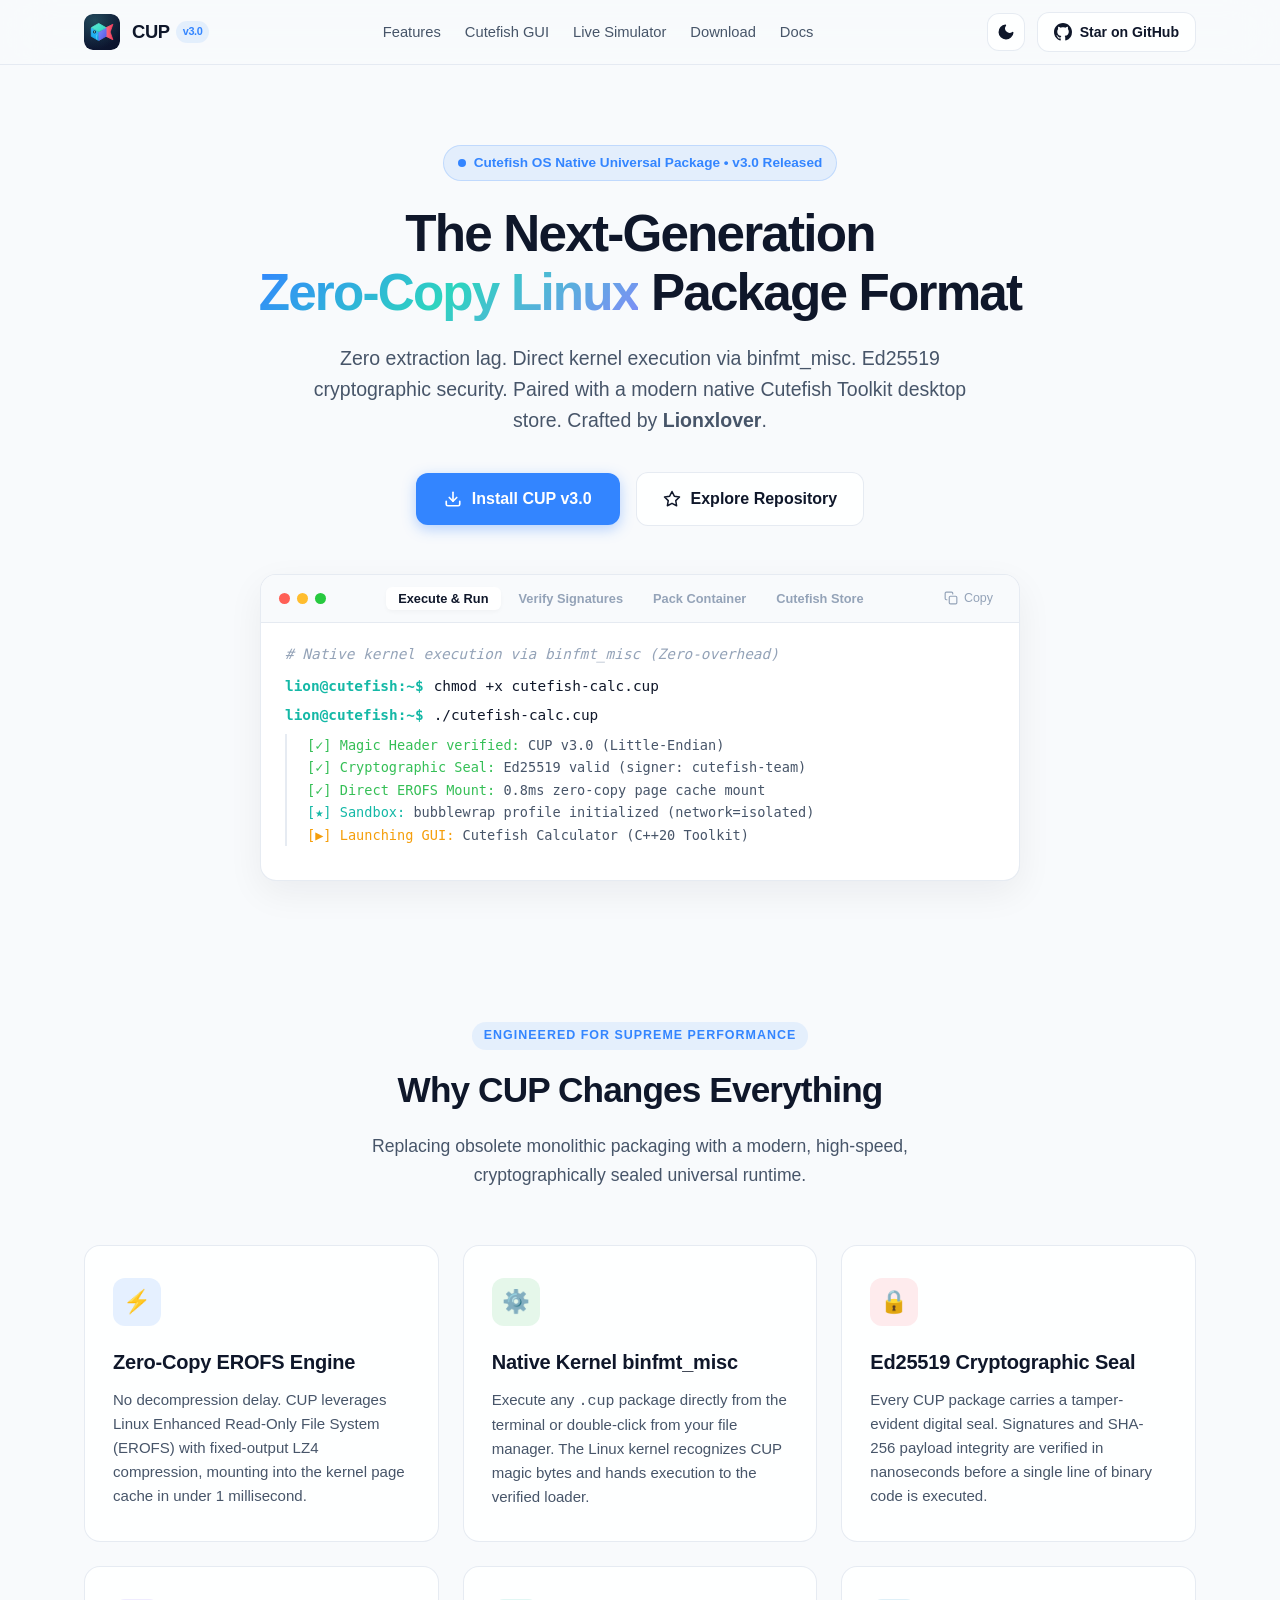
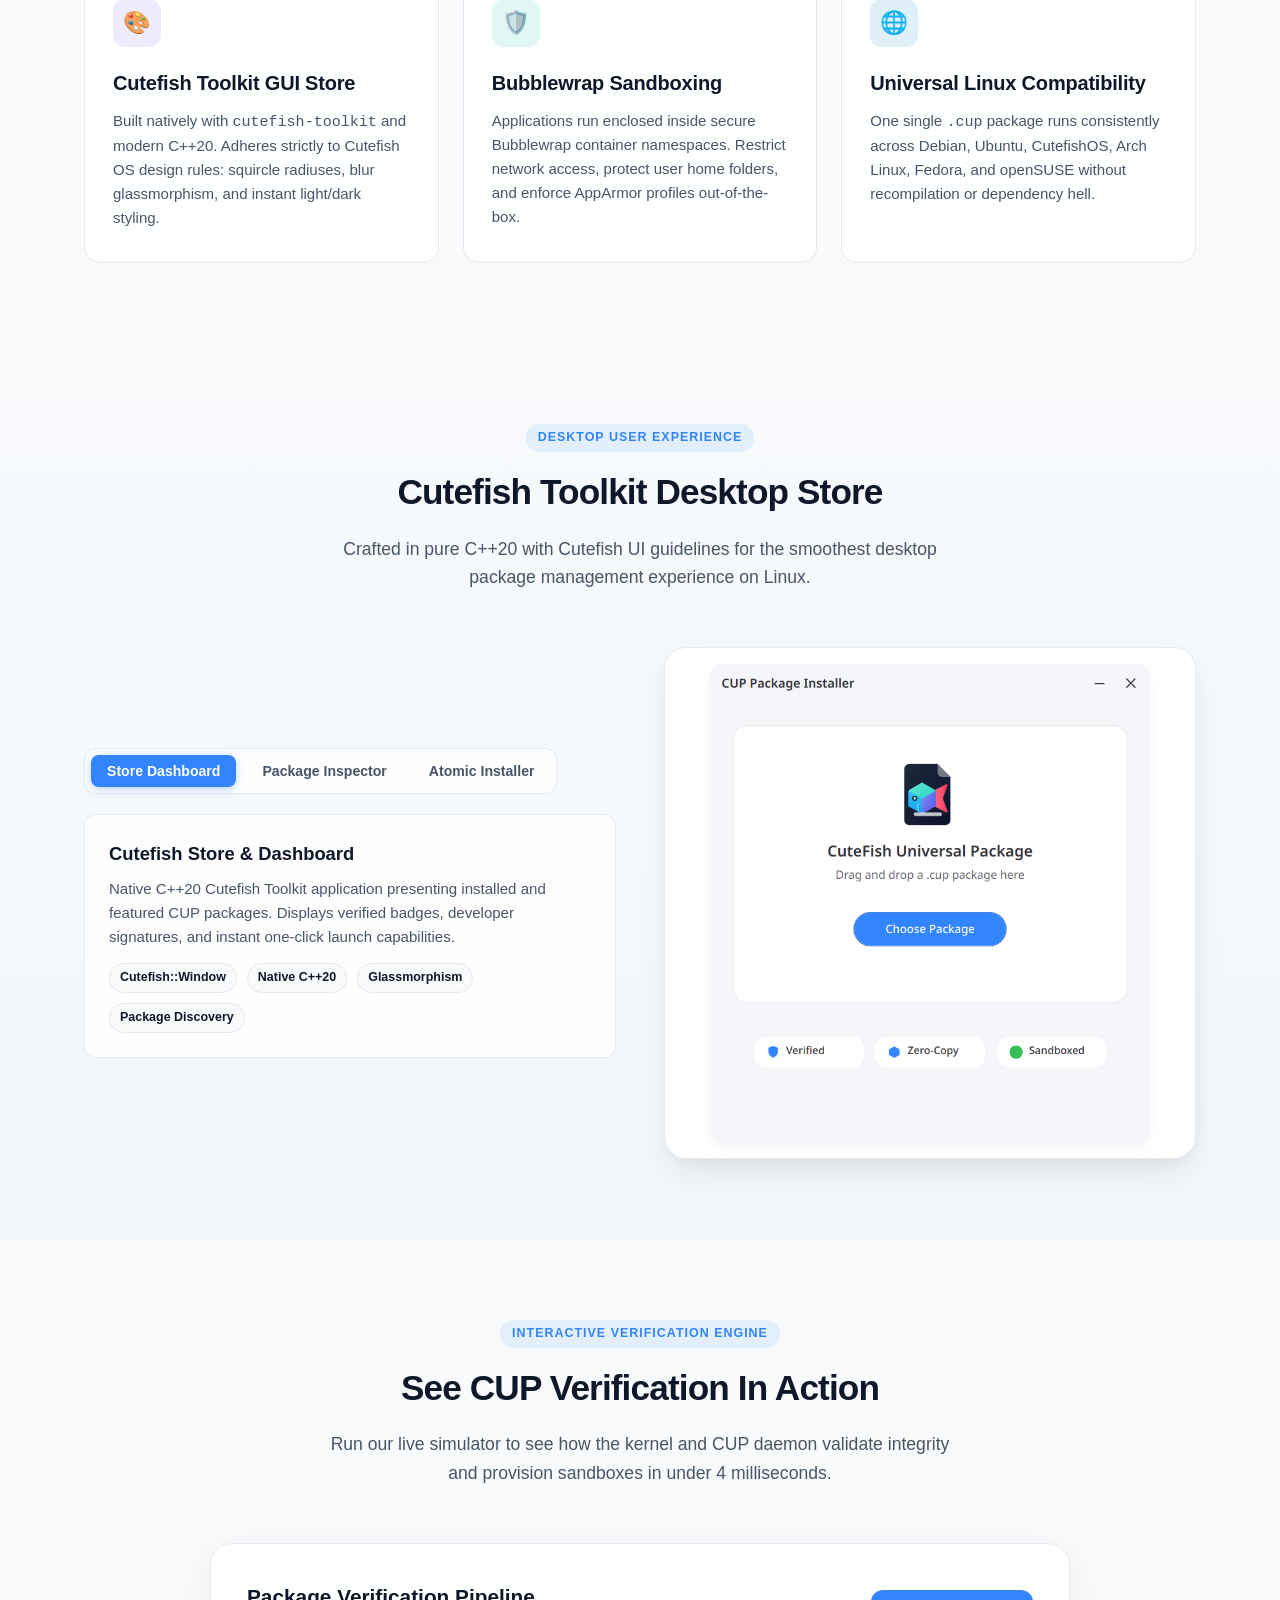
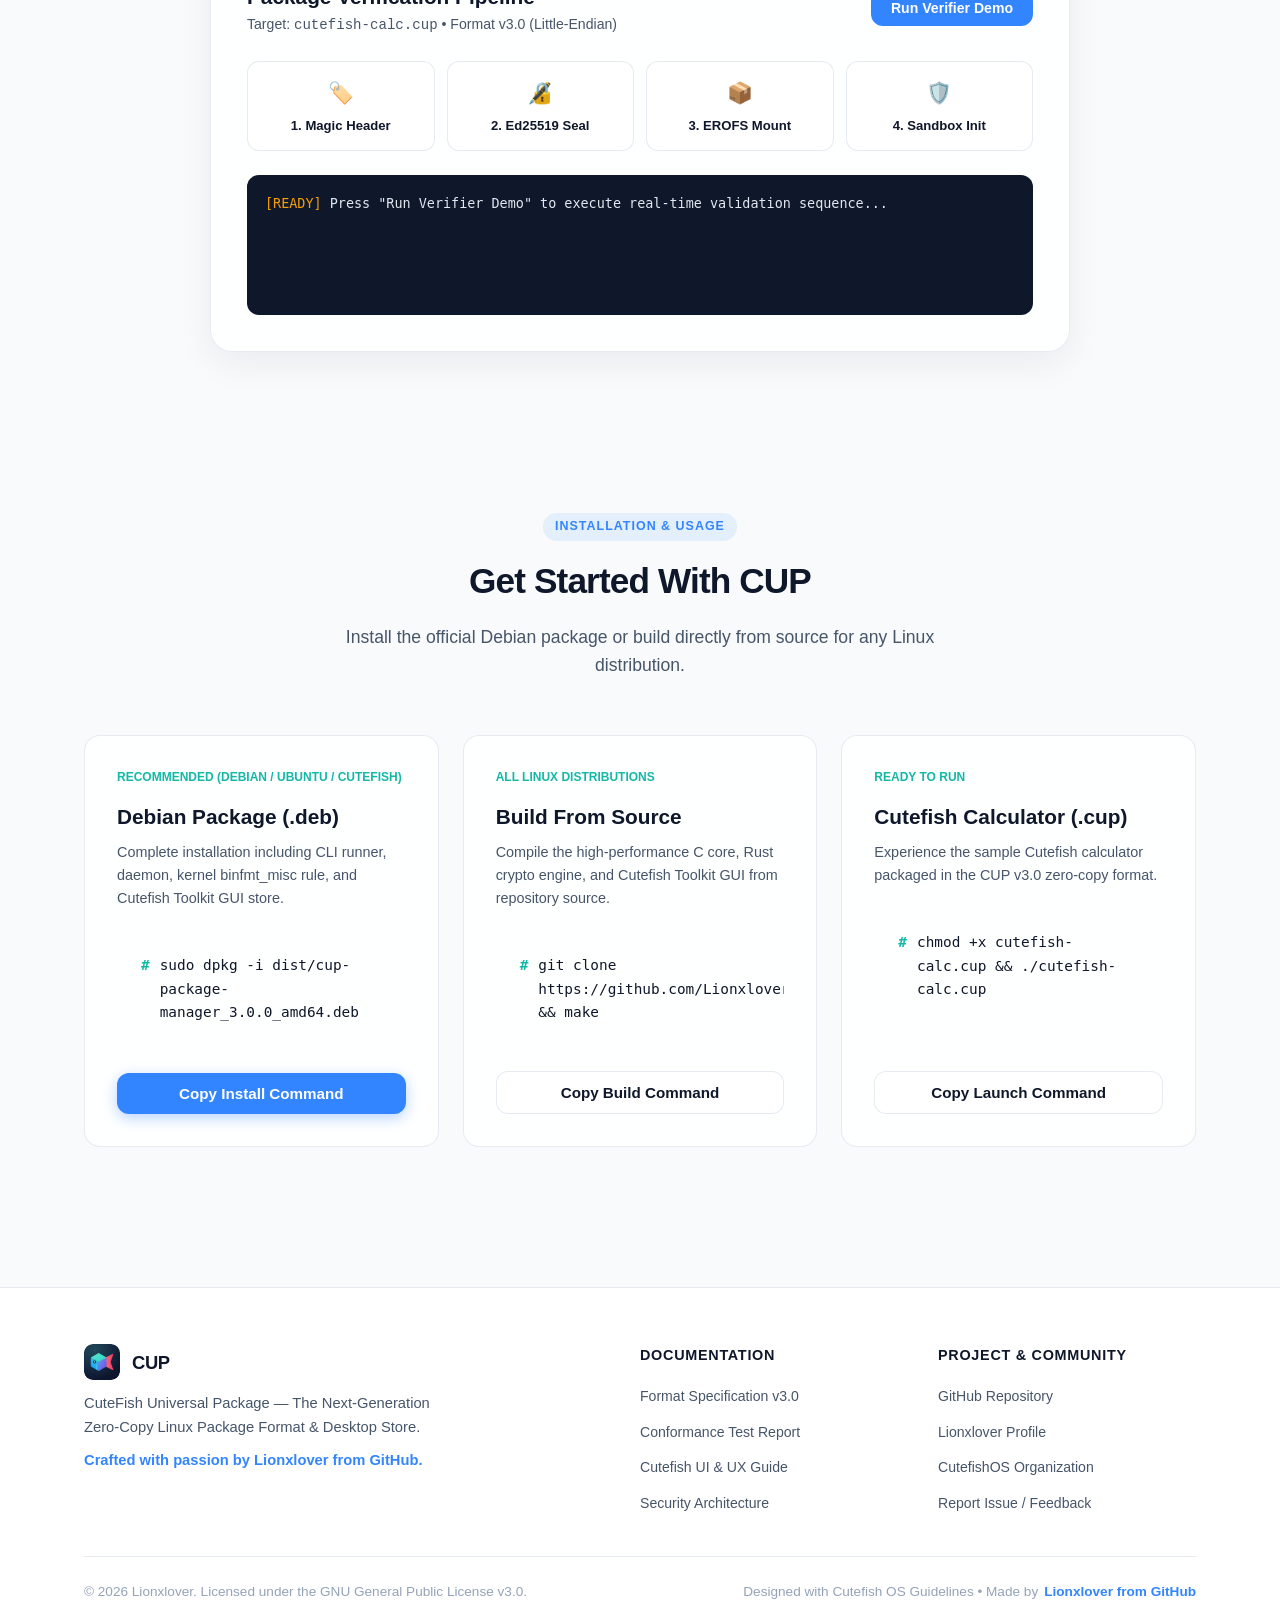
==== index.html @ 6e7b2c3e "feat(pages): add Cutefish UI GitHub Pages website with theme switcher and simulator" ====
<!DOCTYPE html>
<html lang="en" data-theme="light">
<head>
  <meta charset="UTF-8">
  <meta name="viewport" content="width=device-width, initial-scale=1.0">
  <title>CuteFish Universal Package (CUP) — The Next-Gen Linux Package Format by Lionxlover</title>
  
  <meta name="description" content="CuteFish Universal Package (CUP v3.0) — Zero-Copy, EROFS-powered, cryptographically sealed universal Linux package manager with native Cutefish Toolkit GUI by Lionxlover.">
  <meta name="author" content="Lionxlover">
  <meta name="theme-color" content="#3385FF">

  <!-- Open Graph -->
  <meta property="og:title" content="CuteFish Universal Package (CUP v3.0)">
  <meta property="og:description" content="Zero-copy direct kernel execution, EROFS compression, Ed25519 cryptographic security, and native Cutefish Toolkit GUI by Lionxlover.">
  <meta property="og:image" content="assets/png/brand_sheet.png">
  <meta property="og:type" content="website">

  <!-- Favicons -->
  <link rel="icon" type="image/svg+xml" href="assets/cup_favicon.svg">
  <link rel="apple-touch-icon" href="assets/png/cup_favicon_180.png">

  <!-- Stylesheet -->
  <link rel="stylesheet" href="style.css">
</head>
<body>

  <!-- Navigation Bar -->
  <nav class="navbar">
    <div class="container nav-container">
      <a href="#" class="brand">
        <img src="assets/cup_logo.svg" alt="CUP Logo" class="brand-icon">
        <span class="brand-title">
          CUP
          <span class="brand-badge">v3.0</span>
        </span>
      </a>

      <ul class="nav-links">
        <li><a href="#features" class="nav-link">Features</a></li>
        <li><a href="#gui" class="nav-link">Cutefish GUI</a></li>
        <li><a href="#simulator" class="nav-link">Live Simulator</a></li>
        <li><a href="#install" class="nav-link">Download</a></li>
        <li><a href="https://github.com/Lionxlover/cup" class="nav-link" target="_blank" rel="noopener">Docs</a></li>
      </ul>

      <div class="nav-actions">
        <button id="themeToggle" class="theme-toggle-btn" aria-label="Toggle Light/Dark Theme" title="Toggle Theme">
          <!-- Populated by JS -->
        </button>

        <a href="https://github.com/Lionxlover/cup" class="btn-gh" target="_blank" rel="noopener">
          <svg viewBox="0 0 24 24">
            <path d="M12 0C5.37 0 0 5.37 0 12c0 5.31 3.435 9.795 8.205 11.385.6.105.825-.255.825-.57 0-.285-.015-1.23-.015-2.235-3.015.555-3.795-.735-4.035-1.41-.135-.345-.72-1.41-1.23-1.695-.42-.225-1.02-.78-.015-.795.945-.015 1.62.87 1.845 1.23 1.08 1.815 2.805 1.305 3.495.99.105-.78.42-1.305.765-1.605-2.67-.3-5.46-1.335-5.46-5.925 0-1.305.465-2.385 1.23-3.225-.12-.3-.54-1.53.12-3.18 0 0 1.005-.315 3.3 1.23.96-.27 1.98-.405 3-.405s2.04.135 3 .405c2.295-1.56 3.3-1.23 3.3-1.23.66 1.65.24 2.88.12 3.18.765.84 1.23 1.905 1.23 3.225 0 4.605-2.805 5.625-5.475 5.925.435.375.81 1.095.81 2.22 0 1.605-.015 2.895-.015 3.3 0 .315.225.69.825.57A12.02 12.02 0 0024 12c0-6.63-5.37-12-12-12z"/>
          </svg>
          <span>Star on GitHub</span>
        </a>
      </div>
    </div>
  </nav>

  <!-- Hero Section -->
  <header class="hero-section">
    <div class="container">
      <div class="hero-pill">
        <span class="hero-pill-dot"></span>
        <span>Cutefish OS Native Universal Package • v3.0 Released</span>
      </div>

      <h1 class="hero-title">
        The Next-Generation<br>
        <span class="hero-title-gradient">Zero-Copy Linux</span> Package Format
      </h1>

      <p class="hero-subtitle">
        Zero extraction lag. Direct kernel execution via binfmt_misc. Ed25519 cryptographic security.
        Paired with a modern native Cutefish Toolkit desktop store. Crafted by <strong>Lionxlover</strong>.
      </p>

      <div class="hero-cta-group">
        <a href="#install" class="btn-primary">
          <svg width="18" height="18" viewBox="0 0 24 24" fill="none" stroke="currentColor" stroke-width="2.2" stroke-linecap="round" stroke-linejoin="round">
            <path d="M21 15v4a2 2 0 0 1-2 2H5a2 2 0 0 1-2-2v-4"></path>
            <polyline points="7 10 12 15 17 10"></polyline>
            <line x1="12" y1="15" x2="12" y2="3"></line>
          </svg>
          Install CUP v3.0
        </a>
        <a href="https://github.com/Lionxlover/cup" class="btn-secondary" target="_blank" rel="noopener">
          <svg width="18" height="18" viewBox="0 0 24 24" fill="none" stroke="currentColor" stroke-width="2" stroke-linecap="round" stroke-linejoin="round">
            <polygon points="12 2 15.09 8.26 22 9.27 17 14.14 18.18 21.02 12 17.77 5.82 21.02 7 14.14 2 9.27 8.91 8.26 12 2"></polygon>
          </svg>
          Explore Repository
        </a>
      </div>

      <!-- Interactive Hero Terminal Card -->
      <div class="terminal-card">
        <div class="terminal-header">
          <div class="terminal-dots">
            <span class="terminal-dot dot-red"></span>
            <span class="terminal-dot dot-yellow"></span>
            <span class="terminal-dot dot-green"></span>
          </div>

          <div class="terminal-tabs">
            <button class="terminal-tab active" data-tab="run">Execute & Run</button>
            <button class="terminal-tab" data-tab="verify">Verify Signatures</button>
            <button class="terminal-tab" data-tab="build">Pack Container</button>
            <button class="terminal-tab" data-tab="gui">Cutefish Store</button>
          </div>

          <button id="terminalCopyBtn" class="terminal-copy-btn" title="Copy command">
            <svg width="14" height="14" viewBox="0 0 24 24" fill="none" stroke="currentColor" stroke-width="2" stroke-linecap="round" stroke-linejoin="round">
              <rect x="9" y="9" width="13" height="13" rx="2" ry="2"></rect>
              <path d="M5 15H4a2 2 0 0 1-2-2V4a2 2 0 0 1 2-2h9a2 2 0 0 1 2 2v1"></path>
            </svg>
            Copy
          </button>
        </div>

        <div class="terminal-body" id="terminalBody">
          <div class="cmd-comment"># Native kernel execution via binfmt_misc (Zero-overhead)</div>
          <div class="cmd-line">
            <span class="cmd-prompt">lion@cutefish:~$</span>
            <span class="cmd-text">chmod +x cutefish-calc.cup</span>
          </div>
          <div class="cmd-line">
            <span class="cmd-prompt">lion@cutefish:~$</span>
            <span class="cmd-text">./cutefish-calc.cup</span>
          </div>
          <div class="cmd-output">
            <span class="text-green">[✓] Magic Header verified:</span> CUP v3.0 (Little-Endian)<br>
            <span class="text-green">[✓] Cryptographic Seal:</span> Ed25519 valid (signer: cutefish-team)<br>
            <span class="text-green">[✓] Direct EROFS Mount:</span> 0.8ms zero-copy page cache mount<br>
            <span class="text-cyan">[★] Sandbox:</span> bubblewrap profile initialized (network=isolated)<br>
            <span class="text-amber">[▶] Launching GUI:</span> Cutefish Calculator (C++20 Toolkit)
          </div>
        </div>
      </div>
    </div>
  </header>

  <!-- Features Grid -->
  <section class="features-section" id="features">
    <div class="container">
      <div class="section-header">
        <span class="section-badge">ENGINEERED FOR SUPREME PERFORMANCE</span>
        <h2 class="section-title">Why CUP Changes Everything</h2>
        <p class="section-desc">
          Replacing obsolete monolithic packaging with a modern, high-speed, cryptographically sealed universal runtime.
        </p>
      </div>

      <div class="features-grid">
        <!-- Card 1 -->
        <div class="feature-card">
          <div class="feature-icon-box icon-blue">⚡</div>
          <h3 class="feature-title">Zero-Copy EROFS Engine</h3>
          <p class="feature-text">
            No decompression delay. CUP leverages Linux Enhanced Read-Only File System (EROFS) with fixed-output LZ4 compression, mounting into the kernel page cache in under 1 millisecond.
          </p>
        </div>

        <!-- Card 2 -->
        <div class="feature-card">
          <div class="feature-icon-box icon-green">⚙️</div>
          <h3 class="feature-title">Native Kernel binfmt_misc</h3>
          <p class="feature-text">
            Execute any <code>.cup</code> package directly from the terminal or double-click from your file manager. The Linux kernel recognizes CUP magic bytes and hands execution to the verified loader.
          </p>
        </div>

        <!-- Card 3 -->
        <div class="feature-card">
          <div class="feature-icon-box icon-coral">🔒</div>
          <h3 class="feature-title">Ed25519 Cryptographic Seal</h3>
          <p class="feature-text">
            Every CUP package carries a tamper-evident digital seal. Signatures and SHA-256 payload integrity are verified in nanoseconds before a single line of binary code is executed.
          </p>
        </div>

        <!-- Card 4 -->
        <div class="feature-card">
          <div class="feature-icon-box icon-purple">🎨</div>
          <h3 class="feature-title">Cutefish Toolkit GUI Store</h3>
          <p class="feature-text">
            Built natively with <code>cutefish-toolkit</code> and modern C++20. Adheres strictly to Cutefish OS design rules: squircle radiuses, blur glassmorphism, and instant light/dark styling.
          </p>
        </div>

        <!-- Card 5 -->
        <div class="feature-card">
          <div class="feature-icon-box icon-teal">🛡️</div>
          <h3 class="feature-title">Bubblewrap Sandboxing</h3>
          <p class="feature-text">
            Applications run enclosed inside secure Bubblewrap container namespaces. Restrict network access, protect user home folders, and enforce AppArmor profiles out-of-the-box.
          </p>
        </div>

        <!-- Card 6 -->
        <div class="feature-card">
          <div class="feature-icon-box icon-sky">🌐</div>
          <h3 class="feature-title">Universal Linux Compatibility</h3>
          <p class="feature-text">
            One single <code>.cup</code> package runs consistently across Debian, Ubuntu, CutefishOS, Arch Linux, Fedora, and openSUSE without recompilation or dependency hell.
          </p>
        </div>
      </div>
    </div>
  </section>

  <!-- Cutefish Toolkit GUI Showcase -->
  <section class="showcase-section" id="gui">
    <div class="container">
      <div class="section-header">
        <span class="section-badge">DESKTOP USER EXPERIENCE</span>
        <h2 class="section-title">Cutefish Toolkit Desktop Store</h2>
        <p class="section-desc">
          Crafted in pure C++20 with Cutefish UI guidelines for the smoothest desktop package management experience on Linux.
        </p>
      </div>

      <div class="showcase-container">
        <div class="showcase-content">
          <div class="showcase-tabs">
            <button class="showcase-tab active" data-view="home">Store Dashboard</button>
            <button class="showcase-tab" data-view="app">Package Inspector</button>
            <button class="showcase-tab" data-view="install">Atomic Installer</button>
          </div>

          <div class="showcase-desc-box">
            <h3 class="showcase-desc-title" id="showcaseTitle">Cutefish Store & Dashboard</h3>
            <p class="showcase-desc-text" id="showcaseDesc">
              Native C++20 Cutefish Toolkit application presenting installed and featured CUP packages. Displays verified badges, developer signatures, and instant one-click launch capabilities.
            </p>
            <div class="showcase-pills" id="showcasePills">
              <span class="showcase-pill">Cutefish::Window</span>
              <span class="showcase-pill">Native C++20</span>
              <span class="showcase-pill">Glassmorphism</span>
              <span class="showcase-pill">Package Discovery</span>
            </div>
          </div>
        </div>

        <div class="showcase-preview-card">
          <img src="docs/screenshots/home.png" alt="Cutefish Toolkit GUI Store" class="showcase-img" id="showcaseImg">
        </div>
      </div>
    </div>
  </section>

  <!-- Interactive Verification Simulator -->
  <section class="demo-section" id="simulator">
    <div class="container">
      <div class="section-header">
        <span class="section-badge">INTERACTIVE VERIFICATION ENGINE</span>
        <h2 class="section-title">See CUP Verification In Action</h2>
        <p class="section-desc">
          Run our live simulator to see how the kernel and CUP daemon validate integrity and provision sandboxes in under 4 milliseconds.
        </p>
      </div>

      <div class="sim-box">
        <div class="sim-header">
          <div class="sim-title-group">
            <h3>Package Verification Pipeline</h3>
            <p>Target: <code>cutefish-calc.cup</code> • Format v3.0 (Little-Endian)</p>
          </div>
          <button id="simStartBtn" class="sim-action-btn">
            Run Verifier Demo
          </button>
        </div>

        <div class="sim-stage">
          <div class="sim-step" id="simStep1">
            <div class="sim-step-icon">🏷️</div>
            <div class="sim-step-name">1. Magic Header</div>
          </div>
          <div class="sim-step" id="simStep2">
            <div class="sim-step-icon">🔏</div>
            <div class="sim-step-name">2. Ed25519 Seal</div>
          </div>
          <div class="sim-step" id="simStep3">
            <div class="sim-step-icon">📦</div>
            <div class="sim-step-name">3. EROFS Mount</div>
          </div>
          <div class="sim-step" id="simStep4">
            <div class="sim-step-icon">🛡️</div>
            <div class="sim-step-name">4. Sandbox Init</div>
          </div>
        </div>

        <pre class="sim-log-screen" id="simLogScreen"><span class="text-amber">[READY]</span> Press "Run Verifier Demo" to execute real-time validation sequence...</pre>
      </div>
    </div>
  </section>

  <!-- Download & Quick Start Section -->
  <section class="download-section" id="install">
    <div class="container">
      <div class="section-header">
        <span class="section-badge">INSTALLATION & USAGE</span>
        <h2 class="section-title">Get Started With CUP</h2>
        <p class="section-desc">
          Install the official Debian package or build directly from source for any Linux distribution.
        </p>
      </div>

      <div class="download-grid">
        <!-- Debian / Ubuntu Package -->
        <div class="download-card">
          <div>
            <div class="download-card-badge">RECOMMENDED (DEBIAN / UBUNTU / CUTEFISH)</div>
            <h3 class="download-card-title">Debian Package (.deb)</h3>
            <p class="download-card-desc">
              Complete installation including CLI runner, daemon, kernel binfmt_misc rule, and Cutefish Toolkit GUI store.
            </p>
            <div class="terminal-body" style="border-radius: var(--radius-sm); margin-bottom: 20px;">
              <div class="cmd-line">
                <span class="cmd-prompt">#</span>
                <span class="cmd-text">sudo dpkg -i dist/cup-package-manager_3.0.0_amd64.deb</span>
              </div>
            </div>
          </div>
          <button class="btn-primary copy-cmd-btn download-btn" data-cmd="sudo dpkg -i dist/cup-package-manager_3.0.0_amd64.deb">
            Copy Install Command
          </button>
        </div>

        <!-- Universal Build From Source -->
        <div class="download-card">
          <div>
            <div class="download-card-badge">ALL LINUX DISTRIBUTIONS</div>
            <h3 class="download-card-title">Build From Source</h3>
            <p class="download-card-desc">
              Compile the high-performance C core, Rust crypto engine, and Cutefish Toolkit GUI from repository source.
            </p>
            <div class="terminal-body" style="border-radius: var(--radius-sm); margin-bottom: 20px;">
              <div class="cmd-line">
                <span class="cmd-prompt">#</span>
                <span class="cmd-text">git clone https://github.com/Lionxlover/cup.git &amp;&amp; make</span>
              </div>
            </div>
          </div>
          <button class="btn-secondary copy-cmd-btn download-btn" data-cmd="git clone https://github.com/Lionxlover/cup.git && cd cup && make">
            Copy Build Command
          </button>
        </div>

        <!-- Sample CUP Application -->
        <div class="download-card">
          <div>
            <div class="download-card-badge">READY TO RUN</div>
            <h3 class="download-card-title">Cutefish Calculator (.cup)</h3>
            <p class="download-card-desc">
              Experience the sample Cutefish calculator packaged in the CUP v3.0 zero-copy format.
            </p>
            <div class="terminal-body" style="border-radius: var(--radius-sm); margin-bottom: 20px;">
              <div class="cmd-line">
                <span class="cmd-prompt">#</span>
                <span class="cmd-text">chmod +x cutefish-calc.cup &amp;&amp; ./cutefish-calc.cup</span>
              </div>
            </div>
          </div>
          <button class="btn-secondary copy-cmd-btn download-btn" data-cmd="chmod +x cutefish-calc.cup && ./cutefish-calc.cup">
            Copy Launch Command
          </button>
        </div>
      </div>
    </div>
  </section>

  <!-- Footer -->
  <footer class="footer">
    <div class="container">
      <div class="footer-grid">
        <div class="footer-brand">
          <a href="#" class="brand">
            <img src="assets/cup_logo.svg" alt="CUP Logo" class="brand-icon">
            <span class="brand-title">CUP</span>
          </a>
          <p>
            CuteFish Universal Package — The Next-Generation Zero-Copy Linux Package Format & Desktop Store.
          </p>
          <p style="margin-top: 10px; font-weight: 600; color: var(--accent-blue);">
            Crafted with passion by Lionxlover from GitHub.
          </p>
        </div>

        <div class="footer-col">
          <h4>Documentation</h4>
          <ul>
            <li><a href="https://github.com/Lionxlover/cup#readme" target="_blank" rel="noopener">Format Specification v3.0</a></li>
            <li><a href="https://github.com/Lionxlover/cup/blob/main/CONFORMANCE_TEST_REPORT.txt" target="_blank" rel="noopener">Conformance Test Report</a></li>
            <li><a href="https://github.com/Lionxlover/cup/blob/main/TEST_AND_UX_REPORT.md" target="_blank" rel="noopener">Cutefish UI & UX Guide</a></li>
            <li><a href="https://github.com/Lionxlover/cup/blob/main/SECURITY.md" target="_blank" rel="noopener">Security Architecture</a></li>
          </ul>
        </div>

        <div class="footer-col">
          <h4>Project & Community</h4>
          <ul>
            <li><a href="https://github.com/Lionxlover/cup" target="_blank" rel="noopener">GitHub Repository</a></li>
            <li><a href="https://github.com/Lionxlover" target="_blank" rel="noopener">Lionxlover Profile</a></li>
            <li><a href="https://github.com/cutefishos" target="_blank" rel="noopener">CutefishOS Organization</a></li>
            <li><a href="https://github.com/Lionxlover/cup/issues" target="_blank" rel="noopener">Report Issue / Feedback</a></li>
          </ul>
        </div>
      </div>

      <div class="footer-bottom">
        <div>
          &copy; 2026 Lionxlover. Licensed under the GNU General Public License v3.0.
        </div>
        <div class="footer-credit">
          Designed with Cutefish OS Guidelines • Made by <a href="https://github.com/Lionxlover" target="_blank" rel="noopener">Lionxlover from GitHub</a>
        </div>
      </div>
    </div>
  </footer>

  <!-- Script -->
  <script src="main.js"></script>
</body>
</html>
---- style.css ----
/*
 * CuteFish Universal Package (CUP v3.0) — GitHub Pages Stylesheet
 * Crafted by Lionxlover • Follows Cutefish OS Design Guidelines
 */

:root {
  --font-family: -apple-system, BlinkMacSystemFont, "Segoe UI", Roboto, "Helvetica Neue", Arial, sans-serif;
  --font-mono: "JetBrains Mono", "SF Mono", Menlo, Consolas, "DejaVu Sans Mono", monospace;

  /* Cutefish Color System (Light Theme Default) */
  --bg-primary: #F8FAFC;
  --bg-secondary: #FFFFFF;
  --bg-card: rgba(255, 255, 255, 0.85);
  --bg-card-hover: rgba(255, 255, 255, 0.95);
  --border: rgba(226, 232, 240, 0.85);
  --border-focus: #3385FF;
  
  --text-primary: #0F172A;
  --text-secondary: #475569;
  --text-muted: #94A3B8;

  --accent-blue: #3385FF;
  --accent-blue-hover: #2670E8;
  --accent-blue-light: rgba(51, 133, 255, 0.1);
  --accent-green: #35BF56;
  --accent-green-light: rgba(53, 191, 86, 0.12);
  --accent-coral: #FF5C6D;
  --accent-coral-light: rgba(255, 92, 109, 0.1);
  --accent-purple: #8266FF;
  --accent-teal: #14B8A6;
  --accent-sky: #0284C7;

  --glass-bg: rgba(255, 255, 255, 0.72);
  --glass-border: rgba(255, 255, 255, 0.6);
  --nav-bg: rgba(248, 250, 252, 0.82);
  
  --shadow-sm: 0 2px 4px rgba(0, 0, 0, 0.03);
  --shadow-md: 0 6px 16px -2px rgba(0, 0, 0, 0.05), 0 2px 6px -1px rgba(0, 0, 0, 0.02);
  --shadow-lg: 0 16px 32px -4px rgba(0, 0, 0, 0.08), 0 4px 12px -2px rgba(0, 0, 0, 0.03);
  --shadow-glass: 0 12px 36px 0 rgba(15, 23, 42, 0.06);

  /* Cutefish Radii */
  --radius-xs: 6px;
  --radius-sm: 8px;
  --radius-md: 12px;
  --radius-lg: 16px;
  --radius-xl: 22px;
  --radius-full: 9999px;

  --transition-fast: 0.18s cubic-bezier(0.4, 0, 0.2, 1);
  --transition-normal: 0.28s cubic-bezier(0.4, 0, 0.2, 1);
}

[data-theme="dark"] {
  --bg-primary: #0B132B;
  --bg-secondary: #111C3A;
  --bg-card: rgba(17, 28, 58, 0.75);
  --bg-card-hover: rgba(24, 38, 77, 0.85);
  --border: rgba(255, 255, 255, 0.09);
  --border-focus: #38BDF8;

  --text-primary: #F8FAFC;
  --text-secondary: #94A3B8;
  --text-muted: #64748B;

  --accent-blue: #38BDF8;
  --accent-blue-hover: #0EA5E9;
  --accent-blue-light: rgba(56, 189, 248, 0.15);
  --accent-green: #10B981;
  --accent-green-light: rgba(16, 185, 129, 0.15);
  --accent-coral: #FB7185;
  --accent-coral-light: rgba(251, 113, 133, 0.15);
  --accent-purple: #A78BFA;
  --accent-teal: #2DD4BF;
  --accent-sky: #38BDF8;

  --glass-bg: rgba(17, 28, 58, 0.65);
  --glass-border: rgba(255, 255, 255, 0.08);
  --nav-bg: rgba(11, 19, 43, 0.82);

  --shadow-sm: 0 2px 4px rgba(0, 0, 0, 0.2);
  --shadow-md: 0 6px 18px -2px rgba(0, 0, 0, 0.35);
  --shadow-lg: 0 16px 36px -4px rgba(0, 0, 0, 0.45);
  --shadow-glass: 0 12px 36px 0 rgba(0, 0, 0, 0.5);
}

* {
  box-sizing: border-box;
  margin: 0;
  padding: 0;
}

html {
  scroll-behavior: smooth;
  font-size: 16px;
}

body {
  font-family: var(--font-family);
  background-color: var(--bg-primary);
  color: var(--text-primary);
  line-height: 1.6;
  -webkit-font-smoothing: antialiased;
  -moz-osx-font-smoothing: grayscale;
  transition: background-color var(--transition-normal), color var(--transition-normal);
  overflow-x: hidden;
}

/* Container */
.container {
  width: 100%;
  max-width: 1160px;
  margin: 0 auto;
  padding: 0 24px;
}

/* ==========================================================================
   Navigation Bar (Cutefish Glass Header)
   ========================================================================== */
.navbar {
  position: sticky;
  top: 0;
  z-index: 100;
  background: var(--nav-bg);
  backdrop-filter: blur(24px);
  -webkit-backdrop-filter: blur(24px);
  border-bottom: 1px solid var(--border);
  transition: all var(--transition-normal);
}

.nav-container {
  display: flex;
  align-items: center;
  justify-content: space-between;
  height: 64px;
}

.brand {
  display: flex;
  align-items: center;
  gap: 12px;
  text-decoration: none;
  color: var(--text-primary);
}

.brand-icon {
  width: 36px;
  height: 36px;
  border-radius: 9px;
  transition: transform var(--transition-fast);
}

.brand:hover .brand-icon {
  transform: scale(1.06);
}

.brand-title {
  font-weight: 700;
  font-size: 1.15rem;
  letter-spacing: -0.02em;
  display: flex;
  align-items: center;
  gap: 6px;
}

.brand-badge {
  font-size: 0.68rem;
  font-weight: 600;
  background: var(--accent-blue-light);
  color: var(--accent-blue);
  padding: 2px 7px;
  border-radius: var(--radius-full);
}

.nav-links {
  display: flex;
  align-items: center;
  gap: 24px;
  list-style: none;
}

.nav-link {
  text-decoration: none;
  color: var(--text-secondary);
  font-size: 0.92rem;
  font-weight: 500;
  transition: color var(--transition-fast);
}

.nav-link:hover {
  color: var(--accent-blue);
}

.nav-actions {
  display: flex;
  align-items: center;
  gap: 12px;
}

/* Theme Toggle Button */
.theme-toggle-btn {
  background: var(--bg-card);
  border: 1px solid var(--border);
  color: var(--text-primary);
  width: 38px;
  height: 38px;
  border-radius: var(--radius-md);
  display: flex;
  align-items: center;
  justify-content: center;
  cursor: pointer;
  transition: all var(--transition-fast);
}

.theme-toggle-btn:hover {
  background: var(--bg-card-hover);
  border-color: var(--accent-blue);
  transform: translateY(-1px);
}

.theme-toggle-btn svg {
  width: 18px;
  height: 18px;
  fill: currentColor;
}

/* GitHub Star Button */
.btn-gh {
  display: inline-flex;
  align-items: center;
  gap: 8px;
  padding: 8px 16px;
  font-size: 0.88rem;
  font-weight: 600;
  color: var(--text-primary);
  background: var(--bg-card);
  border: 1px solid var(--border);
  border-radius: var(--radius-md);
  text-decoration: none;
  transition: all var(--transition-fast);
}

.btn-gh:hover {
  border-color: var(--accent-blue);
  transform: translateY(-1px);
  box-shadow: var(--shadow-sm);
}

.btn-gh svg {
  width: 18px;
  height: 18px;
  fill: currentColor;
}

/* ==========================================================================
   Hero Section
   ========================================================================== */
.hero-section {
  padding: 80px 0 60px;
  text-align: center;
  position: relative;
}

.hero-pill {
  display: inline-flex;
  align-items: center;
  gap: 8px;
  padding: 6px 14px;
  border-radius: var(--radius-full);
  background: var(--accent-blue-light);
  color: var(--accent-blue);
  font-size: 0.85rem;
  font-weight: 600;
  margin-bottom: 24px;
  border: 1px solid rgba(51, 133, 255, 0.2);
}

.hero-pill-dot {
  width: 8px;
  height: 8px;
  border-radius: 50%;
  background: var(--accent-blue);
  animation: pulseDot 2s infinite;
}

@keyframes pulseDot {
  0%, 100% { opacity: 1; transform: scale(1); }
  50% { opacity: 0.4; transform: scale(0.85); }
}

.hero-title {
  font-size: 3.2rem;
  font-weight: 800;
  letter-spacing: -0.035em;
  line-height: 1.15;
  margin-bottom: 20px;
  max-width: 840px;
  margin-left: auto;
  margin-right: auto;
}

.hero-title-gradient {
  background: linear-gradient(135deg, var(--accent-blue) 0%, #2DD4BF 50%, #818CF8 100%);
  -webkit-background-clip: text;
  -webkit-text-fill-color: transparent;
}

.hero-subtitle {
  font-size: 1.22rem;
  color: var(--text-secondary);
  max-width: 680px;
  margin: 0 auto 36px;
  line-height: 1.6;
}

.hero-cta-group {
  display: flex;
  align-items: center;
  justify-content: center;
  gap: 16px;
  flex-wrap: wrap;
  margin-bottom: 48px;
}

/* Primary Button */
.btn-primary {
  display: inline-flex;
  align-items: center;
  gap: 10px;
  padding: 13px 28px;
  background: var(--accent-blue);
  color: #FFFFFF;
  border: none;
  border-radius: var(--radius-md);
  font-size: 1rem;
  font-weight: 600;
  text-decoration: none;
  cursor: pointer;
  transition: all var(--transition-fast);
  box-shadow: 0 4px 14px rgba(51, 133, 255, 0.35);
}

.btn-primary:hover {
  background: var(--accent-blue-hover);
  transform: translateY(-2px);
  box-shadow: 0 6px 20px rgba(51, 133, 255, 0.45);
}

.btn-secondary {
  display: inline-flex;
  align-items: center;
  gap: 10px;
  padding: 13px 26px;
  background: var(--bg-card);
  color: var(--text-primary);
  border: 1px solid var(--border);
  border-radius: var(--radius-md);
  font-size: 1rem;
  font-weight: 600;
  text-decoration: none;
  cursor: pointer;
  transition: all var(--transition-fast);
}

.btn-secondary:hover {
  background: var(--bg-card-hover);
  border-color: var(--text-secondary);
  transform: translateY(-2px);
}

/* Hero Terminal Card */
.terminal-card {
  max-width: 760px;
  margin: 0 auto;
  background: var(--bg-secondary);
  border: 1px solid var(--border);
  border-radius: var(--radius-lg);
  box-shadow: var(--shadow-glass);
  overflow: hidden;
  text-align: left;
}

.terminal-header {
  display: flex;
  align-items: center;
  justify-content: space-between;
  padding: 12px 18px;
  background: var(--bg-primary);
  border-bottom: 1px solid var(--border);
}

.terminal-dots {
  display: flex;
  gap: 7px;
}

.terminal-dot {
  width: 11px;
  height: 11px;
  border-radius: 50%;
}

.dot-red { background: #FF5F56; }
.dot-yellow { background: #FFBD2E; }
.dot-green { background: #27C93F; }

.terminal-tabs {
  display: flex;
  gap: 6px;
}

.terminal-tab {
  padding: 4px 12px;
  border-radius: var(--radius-xs);
  font-size: 0.8rem;
  font-weight: 600;
  background: transparent;
  color: var(--text-muted);
  border: none;
  cursor: pointer;
  transition: all var(--transition-fast);
}

.terminal-tab.active {
  background: var(--bg-secondary);
  color: var(--text-primary);
  box-shadow: var(--shadow-sm);
}

.terminal-copy-btn {
  background: transparent;
  border: none;
  color: var(--text-muted);
  cursor: pointer;
  padding: 4px 8px;
  border-radius: var(--radius-xs);
  display: flex;
  align-items: center;
  gap: 6px;
  font-size: 0.78rem;
  font-weight: 500;
  transition: all var(--transition-fast);
}

.terminal-copy-btn:hover {
  color: var(--accent-blue);
  background: var(--accent-blue-light);
}

.terminal-body {
  padding: 20px 24px;
  font-family: var(--font-mono);
  font-size: 0.9rem;
  line-height: 1.65;
  overflow-x: auto;
}

.cmd-line {
  display: flex;
  align-items: baseline;
  gap: 10px;
  margin-bottom: 6px;
}

.cmd-prompt {
  color: var(--accent-teal);
  font-weight: 700;
}

.cmd-text {
  color: var(--text-primary);
  font-weight: 500;
}

.cmd-comment {
  color: var(--text-muted);
  font-style: italic;
  margin-bottom: 8px;
}

.cmd-output {
  color: var(--text-secondary);
  font-size: 0.85rem;
  padding-left: 20px;
  border-left: 2px solid var(--border);
  margin: 6px 0 14px;
}

.text-green { color: var(--accent-green); }
.text-cyan { color: var(--accent-teal); }
.text-amber { color: #F59E0B; }

/* ==========================================================================
   Feature Cards Grid (Cutefish Squircle Cards)
   ========================================================================== */
.features-section {
  padding: 80px 0;
}

.section-header {
  text-align: center;
  margin-bottom: 56px;
}

.section-badge {
  display: inline-block;
  font-size: 0.78rem;
  font-weight: 700;
  text-transform: uppercase;
  letter-spacing: 0.08em;
  color: var(--accent-blue);
  background: var(--accent-blue-light);
  padding: 4px 12px;
  border-radius: var(--radius-full);
  margin-bottom: 12px;
}

.section-title {
  font-size: 2.2rem;
  font-weight: 800;
  letter-spacing: -0.025em;
  margin-bottom: 14px;
}

.section-desc {
  font-size: 1.1rem;
  color: var(--text-secondary);
  max-width: 620px;
  margin: 0 auto;
}

.features-grid {
  display: grid;
  grid-template-columns: repeat(auto-fit, minmax(320px, 1fr));
  gap: 24px;
}

.feature-card {
  background: var(--bg-card);
  border: 1px solid var(--border);
  border-radius: var(--radius-lg);
  padding: 32px 28px;
  transition: all var(--transition-normal);
  display: flex;
  flex-direction: column;
  position: relative;
}

.feature-card:hover {
  background: var(--bg-card-hover);
  border-color: rgba(51, 133, 255, 0.3);
  transform: translateY(-4px);
  box-shadow: var(--shadow-md);
}

.feature-icon-box {
  width: 48px;
  height: 48px;
  border-radius: var(--radius-md);
  display: flex;
  align-items: center;
  justify-content: center;
  margin-bottom: 20px;
  font-size: 1.4rem;
}

.icon-blue { background: rgba(51, 133, 255, 0.12); color: var(--accent-blue); }
.icon-green { background: rgba(53, 191, 86, 0.12); color: var(--accent-green); }
.icon-coral { background: rgba(255, 92, 109, 0.12); color: var(--accent-coral); }
.icon-purple { background: rgba(130, 102, 255, 0.12); color: var(--accent-purple); }
.icon-teal { background: rgba(20, 184, 166, 0.12); color: var(--accent-teal); }
.icon-sky { background: rgba(2, 132, 199, 0.12); color: var(--accent-sky); }

.feature-title {
  font-size: 1.25rem;
  font-weight: 700;
  margin-bottom: 10px;
  letter-spacing: -0.01em;
}

.feature-text {
  font-size: 0.94rem;
  color: var(--text-secondary);
  line-height: 1.6;
}

/* ==========================================================================
   GUI Showcase Section (Cutefish Toolkit Presentation)
   ========================================================================== */
.showcase-section {
  padding: 80px 0;
  background: linear-gradient(180deg, transparent 0%, rgba(51, 133, 255, 0.03) 100%);
}

.showcase-container {
  display: grid;
  grid-template-columns: 1fr 1fr;
  gap: 48px;
  align-items: center;
}

.showcase-content {
  display: flex;
  flex-direction: column;
  gap: 20px;
}

.showcase-tabs {
  display: flex;
  gap: 10px;
  background: var(--bg-card);
  padding: 6px;
  border-radius: var(--radius-md);
  border: 1px solid var(--border);
  width: fit-content;
}

.showcase-tab {
  padding: 8px 16px;
  border: none;
  background: transparent;
  color: var(--text-secondary);
  font-weight: 600;
  font-size: 0.88rem;
  border-radius: var(--radius-sm);
  cursor: pointer;
  transition: all var(--transition-fast);
}

.showcase-tab.active {
  background: var(--accent-blue);
  color: #FFFFFF;
  box-shadow: 0 2px 8px rgba(51, 133, 255, 0.35);
}

.showcase-desc-box {
  background: var(--bg-card);
  border: 1px solid var(--border);
  border-radius: var(--radius-md);
  padding: 24px;
}

.showcase-desc-title {
  font-size: 1.15rem;
  font-weight: 700;
  margin-bottom: 8px;
}

.showcase-desc-text {
  font-size: 0.94rem;
  color: var(--text-secondary);
  line-height: 1.6;
}

.showcase-pills {
  display: flex;
  gap: 10px;
  flex-wrap: wrap;
  margin-top: 14px;
}

.showcase-pill {
  font-size: 0.78rem;
  font-weight: 600;
  padding: 4px 10px;
  border-radius: var(--radius-full);
  background: var(--bg-primary);
  color: var(--text-primary);
  border: 1px solid var(--border);
}

.showcase-preview-card {
  background: var(--bg-secondary);
  border: 1px solid var(--border);
  border-radius: var(--radius-xl);
  padding: 16px;
  box-shadow: var(--shadow-lg);
  display: flex;
  justify-content: center;
  align-items: center;
}

.showcase-img {
  width: 100%;
  max-width: 440px;
  height: auto;
  border-radius: var(--radius-md);
  box-shadow: var(--shadow-md);
  transition: opacity var(--transition-fast);
}

/* ==========================================================================
   Interactive Simulator Section
   ========================================================================== */
.demo-section {
  padding: 80px 0;
}

.sim-box {
  background: var(--bg-card);
  border: 1px solid var(--border);
  border-radius: var(--radius-xl);
  padding: 36px;
  max-width: 860px;
  margin: 0 auto;
  box-shadow: var(--shadow-glass);
}

.sim-header {
  display: flex;
  align-items: center;
  justify-content: space-between;
  margin-bottom: 24px;
  flex-wrap: wrap;
  gap: 16px;
}

.sim-title-group h3 {
  font-size: 1.3rem;
  font-weight: 700;
}

.sim-title-group p {
  font-size: 0.88rem;
  color: var(--text-secondary);
}

.sim-action-btn {
  padding: 10px 20px;
  background: var(--accent-blue);
  color: #fff;
  border: none;
  border-radius: var(--radius-md);
  font-weight: 600;
  font-size: 0.88rem;
  cursor: pointer;
  transition: all var(--transition-fast);
}

.sim-action-btn:hover {
  background: var(--accent-blue-hover);
  transform: translateY(-1px);
}

.sim-stage {
  display: grid;
  grid-template-columns: repeat(4, 1fr);
  gap: 12px;
  margin-bottom: 24px;
}

.sim-step {
  background: var(--bg-secondary);
  border: 1px solid var(--border);
  border-radius: var(--radius-md);
  padding: 14px;
  text-align: center;
  transition: all var(--transition-fast);
}

.sim-step.active {
  border-color: var(--accent-blue);
  background: var(--accent-blue-light);
}

.sim-step.passed {
  border-color: var(--accent-green);
  background: var(--accent-green-light);
}

.sim-step-icon {
  font-size: 1.3rem;
  margin-bottom: 6px;
}

.sim-step-name {
  font-size: 0.82rem;
  font-weight: 600;
}

.sim-log-screen {
  background: #0F172A;
  color: #E2E8F0;
  border-radius: var(--radius-md);
  padding: 18px;
  font-family: var(--font-mono);
  font-size: 0.84rem;
  min-height: 140px;
  line-height: 1.6;
}

/* ==========================================================================
   Download & Quick Start
   ========================================================================== */
.download-section {
  padding: 80px 0;
}

.download-grid {
  display: grid;
  grid-template-columns: repeat(auto-fit, minmax(300px, 1fr));
  gap: 24px;
  margin-top: 36px;
}

.download-card {
  background: var(--bg-card);
  border: 1px solid var(--border);
  border-radius: var(--radius-lg);
  padding: 32px;
  display: flex;
  flex-direction: column;
  justify-content: space-between;
  transition: all var(--transition-fast);
}

.download-card:hover {
  border-color: var(--accent-blue);
  transform: translateY(-3px);
  box-shadow: var(--shadow-md);
}

.download-card-badge {
  font-size: 0.75rem;
  font-weight: 700;
  text-transform: uppercase;
  color: var(--accent-teal);
  margin-bottom: 12px;
}

.download-card-title {
  font-size: 1.3rem;
  font-weight: 700;
  margin-bottom: 8px;
}

.download-card-desc {
  font-size: 0.9rem;
  color: var(--text-secondary);
  margin-bottom: 24px;
}

.download-btn {
  width: 100%;
  text-align: center;
  padding: 12px;
  border-radius: var(--radius-md);
  font-weight: 600;
  font-size: 0.95rem;
  text-decoration: none;
  display: block;
}

/* ==========================================================================
   Footer
   ========================================================================== */
.footer {
  border-top: 1px solid var(--border);
  padding: 56px 0 36px;
  background: var(--bg-secondary);
  margin-top: 60px;
}

.footer-grid {
  display: grid;
  grid-template-columns: 2fr 1fr 1fr;
  gap: 40px;
  margin-bottom: 40px;
}

.footer-brand p {
  font-size: 0.92rem;
  color: var(--text-secondary);
  margin-top: 12px;
  max-width: 380px;
}

.footer-col h4 {
  font-size: 0.9rem;
  font-weight: 700;
  text-transform: uppercase;
  letter-spacing: 0.05em;
  margin-bottom: 16px;
  color: var(--text-primary);
}

.footer-col ul {
  list-style: none;
  display: flex;
  flex-direction: column;
  gap: 10px;
}

.footer-col a {
  text-decoration: none;
  color: var(--text-secondary);
  font-size: 0.88rem;
  transition: color var(--transition-fast);
}

.footer-col a:hover {
  color: var(--accent-blue);
}

.footer-bottom {
  border-top: 1px solid var(--border);
  padding-top: 24px;
  display: flex;
  align-items: center;
  justify-content: space-between;
  flex-wrap: wrap;
  gap: 16px;
  font-size: 0.85rem;
  color: var(--text-muted);
}

.footer-credit {
  display: flex;
  align-items: center;
  gap: 6px;
}

.footer-credit a {
  color: var(--accent-blue);
  text-decoration: none;
  font-weight: 600;
}

.footer-credit a:hover {
  text-decoration: underline;
}

/* ==========================================================================
   Responsive
   ========================================================================== */
@media (max-width: 768px) {
  .hero-title {
    font-size: 2.2rem;
  }
  .showcase-container {
    grid-template-columns: 1fr;
  }
  .nav-links {
    display: none;
  }
  .footer-grid {
    grid-template-columns: 1fr;
  }
  .sim-stage {
    grid-template-columns: 1fr 1fr;
  }
}
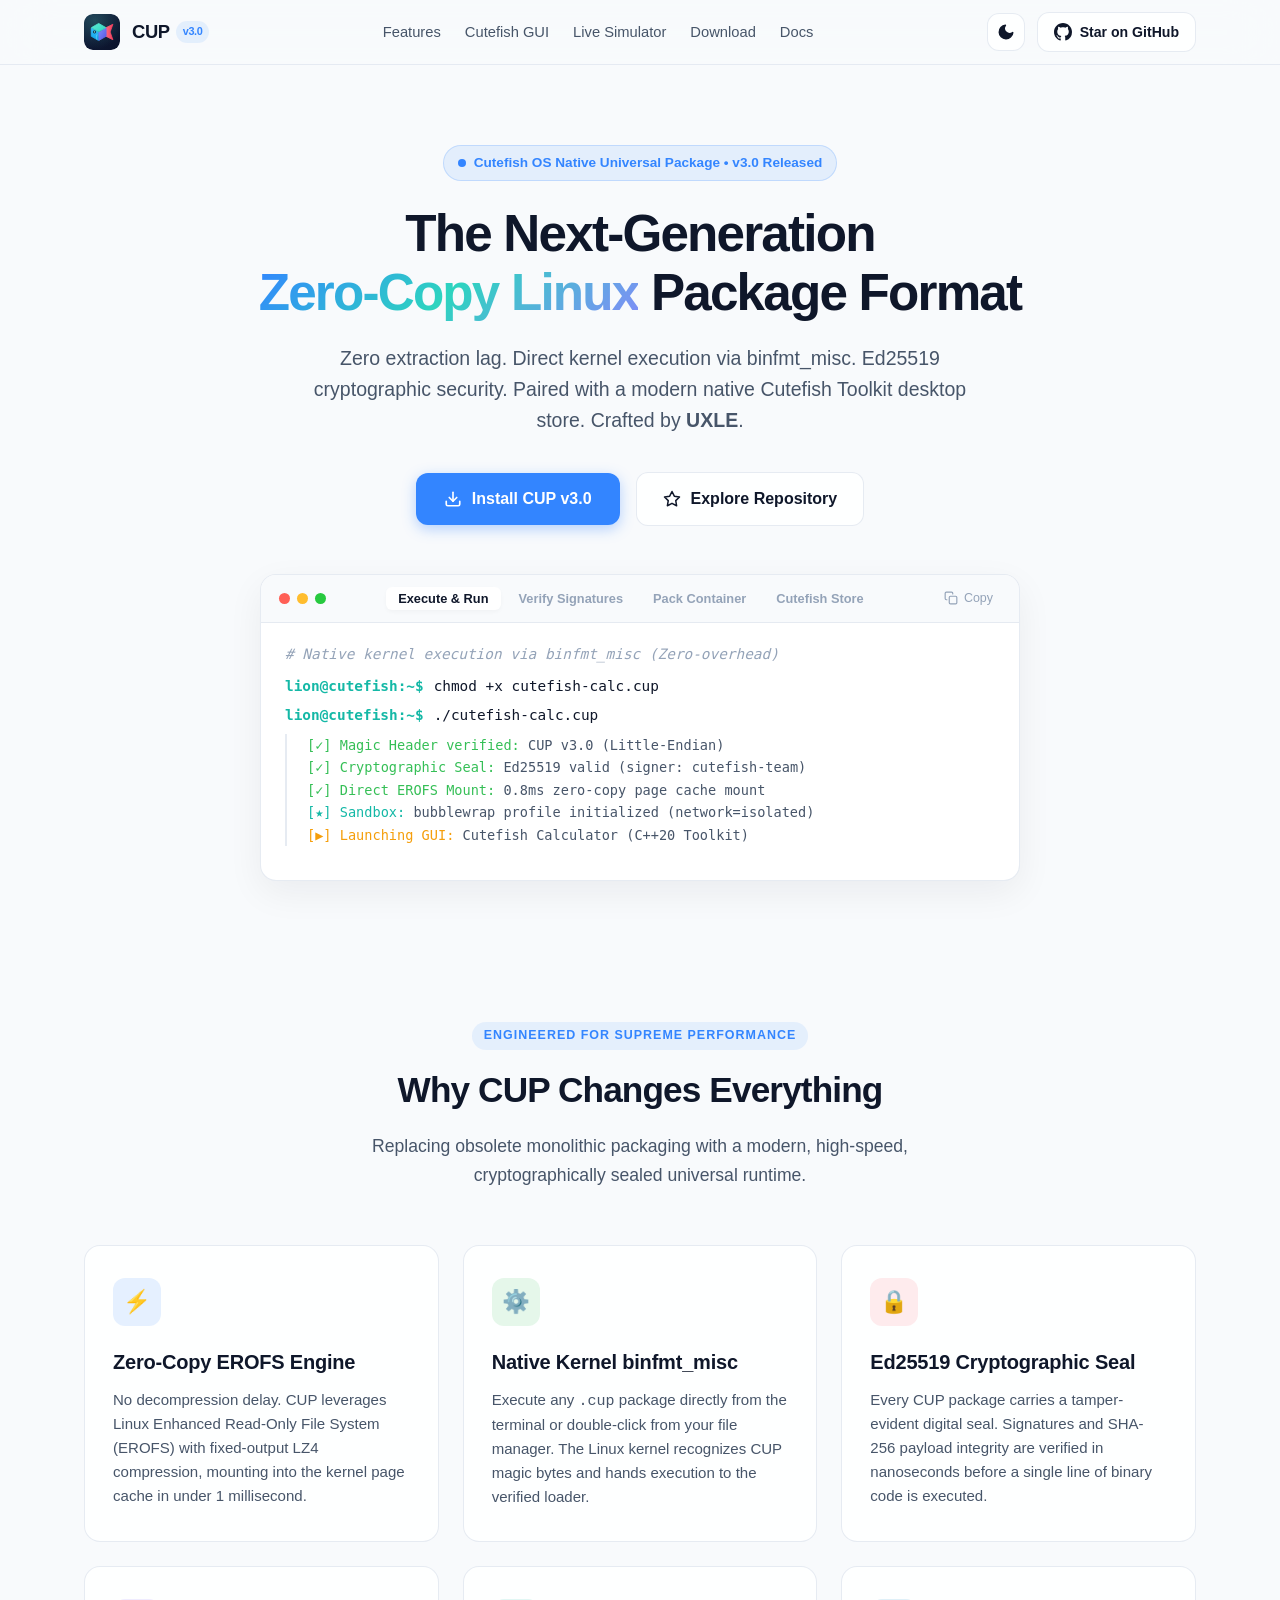
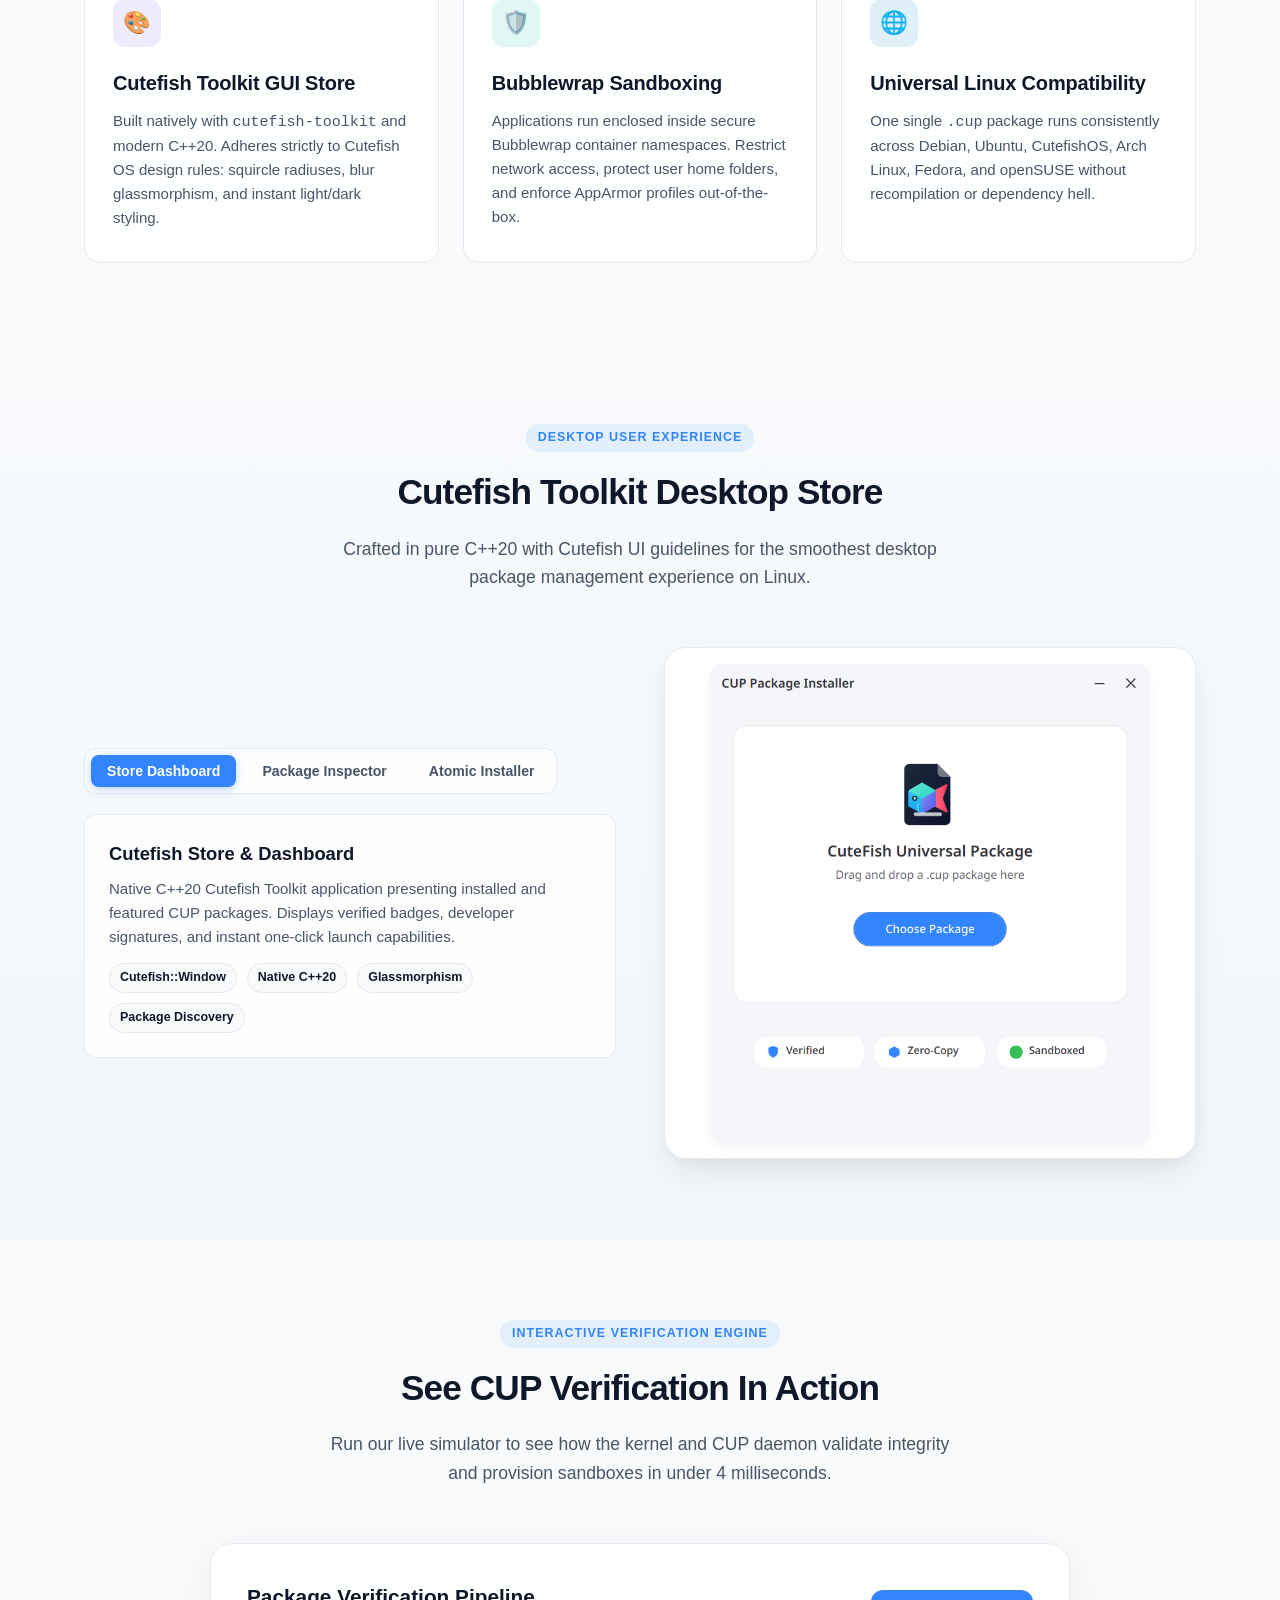
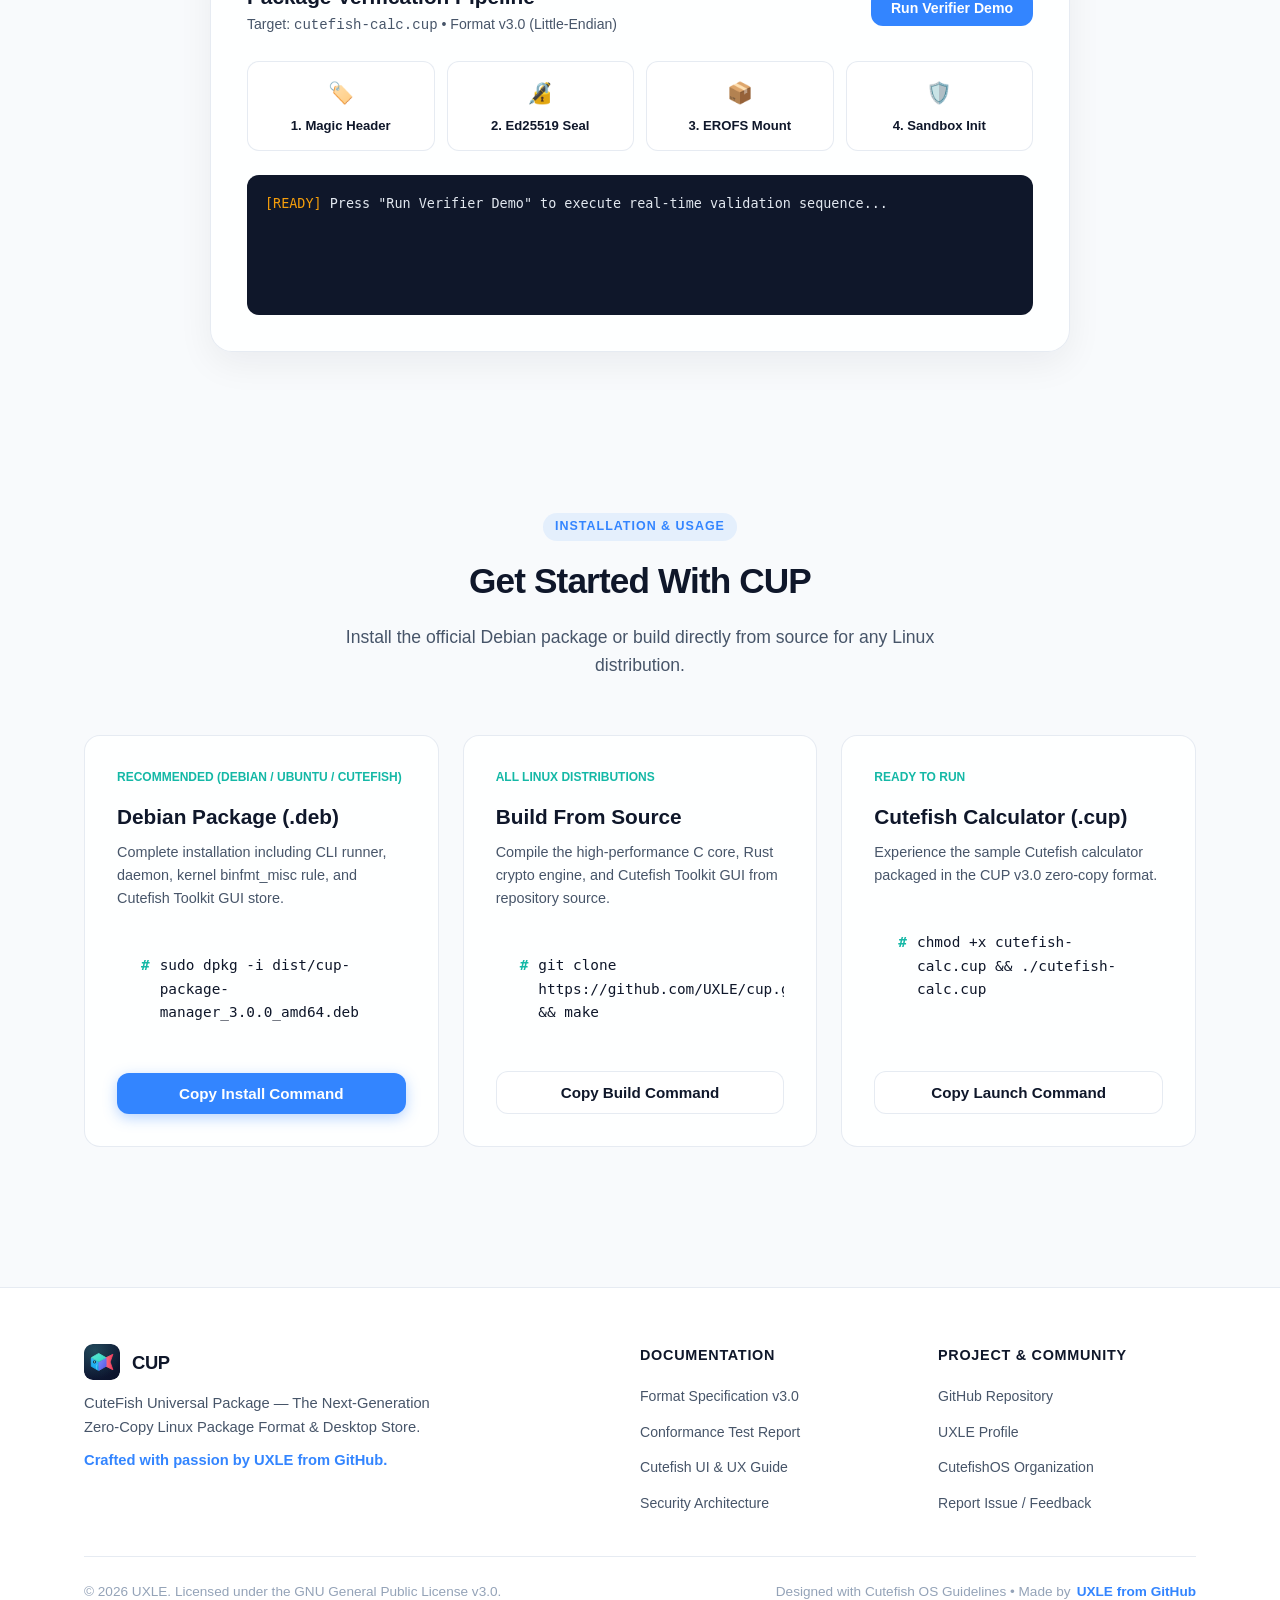
==== commit 9a4ff63f: "docs: replace author and repository references with UXLE" ====
--- a/index.html
+++ b/index.html
@@ -3,15 +3,15 @@
 <head>
   <meta charset="UTF-8">
   <meta name="viewport" content="width=device-width, initial-scale=1.0">
-  <title>CuteFish Universal Package (CUP) — The Next-Gen Linux Package Format by Lionxlover</title>
+  <title>CuteFish Universal Package (CUP) — The Next-Gen Linux Package Format by UXLE</title>
   
-  <meta name="description" content="CuteFish Universal Package (CUP v3.0) — Zero-Copy, EROFS-powered, cryptographically sealed universal Linux package manager with native Cutefish Toolkit GUI by Lionxlover.">
-  <meta name="author" content="Lionxlover">
+  <meta name="description" content="CuteFish Universal Package (CUP v3.0) — Zero-Copy, EROFS-powered, cryptographically sealed universal Linux package manager with native Cutefish Toolkit GUI by UXLE.">
+  <meta name="author" content="UXLE">
   <meta name="theme-color" content="#3385FF">
 
   <!-- Open Graph -->
   <meta property="og:title" content="CuteFish Universal Package (CUP v3.0)">
-  <meta property="og:description" content="Zero-copy direct kernel execution, EROFS compression, Ed25519 cryptographic security, and native Cutefish Toolkit GUI by Lionxlover.">
+  <meta property="og:description" content="Zero-copy direct kernel execution, EROFS compression, Ed25519 cryptographic security, and native Cutefish Toolkit GUI by UXLE.">
   <meta property="og:image" content="assets/png/brand_sheet.png">
   <meta property="og:type" content="website">
 
@@ -40,7 +40,7 @@
         <li><a href="#gui" class="nav-link">Cutefish GUI</a></li>
         <li><a href="#simulator" class="nav-link">Live Simulator</a></li>
         <li><a href="#install" class="nav-link">Download</a></li>
-        <li><a href="https://github.com/Lionxlover/cup" class="nav-link" target="_blank" rel="noopener">Docs</a></li>
+        <li><a href="https://github.com/UXLE/cup" class="nav-link" target="_blank" rel="noopener">Docs</a></li>
       </ul>
 
       <div class="nav-actions">
@@ -48,7 +48,7 @@
           <!-- Populated by JS -->
         </button>
 
-        <a href="https://github.com/Lionxlover/cup" class="btn-gh" target="_blank" rel="noopener">
+        <a href="https://github.com/UXLE/cup" class="btn-gh" target="_blank" rel="noopener">
           <svg viewBox="0 0 24 24">
             <path d="M12 0C5.37 0 0 5.37 0 12c0 5.31 3.435 9.795 8.205 11.385.6.105.825-.255.825-.57 0-.285-.015-1.23-.015-2.235-3.015.555-3.795-.735-4.035-1.41-.135-.345-.72-1.41-1.23-1.695-.42-.225-1.02-.78-.015-.795.945-.015 1.62.87 1.845 1.23 1.08 1.815 2.805 1.305 3.495.99.105-.78.42-1.305.765-1.605-2.67-.3-5.46-1.335-5.46-5.925 0-1.305.465-2.385 1.23-3.225-.12-.3-.54-1.53.12-3.18 0 0 1.005-.315 3.3 1.23.96-.27 1.98-.405 3-.405s2.04.135 3 .405c2.295-1.56 3.3-1.23 3.3-1.23.66 1.65.24 2.88.12 3.18.765.84 1.23 1.905 1.23 3.225 0 4.605-2.805 5.625-5.475 5.925.435.375.81 1.095.81 2.22 0 1.605-.015 2.895-.015 3.3 0 .315.225.69.825.57A12.02 12.02 0 0024 12c0-6.63-5.37-12-12-12z"/>
           </svg>
@@ -73,7 +73,7 @@
 
       <p class="hero-subtitle">
         Zero extraction lag. Direct kernel execution via binfmt_misc. Ed25519 cryptographic security.
-        Paired with a modern native Cutefish Toolkit desktop store. Crafted by <strong>Lionxlover</strong>.
+        Paired with a modern native Cutefish Toolkit desktop store. Crafted by <strong>UXLE</strong>.
       </p>
 
       <div class="hero-cta-group">
@@ -85,7 +85,7 @@
           </svg>
           Install CUP v3.0
         </a>
-        <a href="https://github.com/Lionxlover/cup" class="btn-secondary" target="_blank" rel="noopener">
+        <a href="https://github.com/UXLE/cup" class="btn-secondary" target="_blank" rel="noopener">
           <svg width="18" height="18" viewBox="0 0 24 24" fill="none" stroke="currentColor" stroke-width="2" stroke-linecap="round" stroke-linejoin="round">
             <polygon points="12 2 15.09 8.26 22 9.27 17 14.14 18.18 21.02 12 17.77 5.82 21.02 7 14.14 2 9.27 8.91 8.26 12 2"></polygon>
           </svg>
@@ -338,11 +338,11 @@
             <div class="terminal-body" style="border-radius: var(--radius-sm); margin-bottom: 20px;">
               <div class="cmd-line">
                 <span class="cmd-prompt">#</span>
-                <span class="cmd-text">git clone https://github.com/Lionxlover/cup.git &amp;&amp; make</span>
+                <span class="cmd-text">git clone https://github.com/UXLE/cup.git &amp;&amp; make</span>
               </div>
             </div>
           </div>
-          <button class="btn-secondary copy-cmd-btn download-btn" data-cmd="git clone https://github.com/Lionxlover/cup.git && cd cup && make">
+          <button class="btn-secondary copy-cmd-btn download-btn" data-cmd="git clone https://github.com/UXLE/cup.git && cd cup && make">
             Copy Build Command
           </button>
         </div>
@@ -383,37 +383,37 @@
             CuteFish Universal Package — The Next-Generation Zero-Copy Linux Package Format & Desktop Store.
           </p>
           <p style="margin-top: 10px; font-weight: 600; color: var(--accent-blue);">
-            Crafted with passion by Lionxlover from GitHub.
+            Crafted with passion by UXLE from GitHub.
           </p>
         </div>
 
         <div class="footer-col">
           <h4>Documentation</h4>
           <ul>
-            <li><a href="https://github.com/Lionxlover/cup#readme" target="_blank" rel="noopener">Format Specification v3.0</a></li>
-            <li><a href="https://github.com/Lionxlover/cup/blob/main/CONFORMANCE_TEST_REPORT.txt" target="_blank" rel="noopener">Conformance Test Report</a></li>
-            <li><a href="https://github.com/Lionxlover/cup/blob/main/TEST_AND_UX_REPORT.md" target="_blank" rel="noopener">Cutefish UI & UX Guide</a></li>
-            <li><a href="https://github.com/Lionxlover/cup/blob/main/SECURITY.md" target="_blank" rel="noopener">Security Architecture</a></li>
+            <li><a href="https://github.com/UXLE/cup#readme" target="_blank" rel="noopener">Format Specification v3.0</a></li>
+            <li><a href="https://github.com/UXLE/cup/blob/main/CONFORMANCE_TEST_REPORT.txt" target="_blank" rel="noopener">Conformance Test Report</a></li>
+            <li><a href="https://github.com/UXLE/cup/blob/main/TEST_AND_UX_REPORT.md" target="_blank" rel="noopener">Cutefish UI & UX Guide</a></li>
+            <li><a href="https://github.com/UXLE/cup/blob/main/SECURITY.md" target="_blank" rel="noopener">Security Architecture</a></li>
           </ul>
         </div>
 
         <div class="footer-col">
           <h4>Project & Community</h4>
           <ul>
-            <li><a href="https://github.com/Lionxlover/cup" target="_blank" rel="noopener">GitHub Repository</a></li>
-            <li><a href="https://github.com/Lionxlover" target="_blank" rel="noopener">Lionxlover Profile</a></li>
+            <li><a href="https://github.com/UXLE/cup" target="_blank" rel="noopener">GitHub Repository</a></li>
+            <li><a href="https://github.com/UXLE" target="_blank" rel="noopener">UXLE Profile</a></li>
             <li><a href="https://github.com/cutefishos" target="_blank" rel="noopener">CutefishOS Organization</a></li>
-            <li><a href="https://github.com/Lionxlover/cup/issues" target="_blank" rel="noopener">Report Issue / Feedback</a></li>
+            <li><a href="https://github.com/UXLE/cup/issues" target="_blank" rel="noopener">Report Issue / Feedback</a></li>
           </ul>
         </div>
       </div>
 
       <div class="footer-bottom">
         <div>
-          &copy; 2026 Lionxlover. Licensed under the GNU General Public License v3.0.
+          &copy; 2026 UXLE. Licensed under the GNU General Public License v3.0.
         </div>
         <div class="footer-credit">
-          Designed with Cutefish OS Guidelines • Made by <a href="https://github.com/Lionxlover" target="_blank" rel="noopener">Lionxlover from GitHub</a>
+          Designed with Cutefish OS Guidelines • Made by <a href="https://github.com/UXLE" target="_blank" rel="noopener">UXLE from GitHub</a>
         </div>
       </div>
     </div>
--- a/style.css
+++ b/style.css
@@ -1,6 +1,6 @@
 /*
  * CuteFish Universal Package (CUP v3.0) — GitHub Pages Stylesheet
- * Crafted by Lionxlover • Follows Cutefish OS Design Guidelines
+ * Crafted by UXLE • Follows Cutefish OS Design Guidelines
  */
 
 :root {
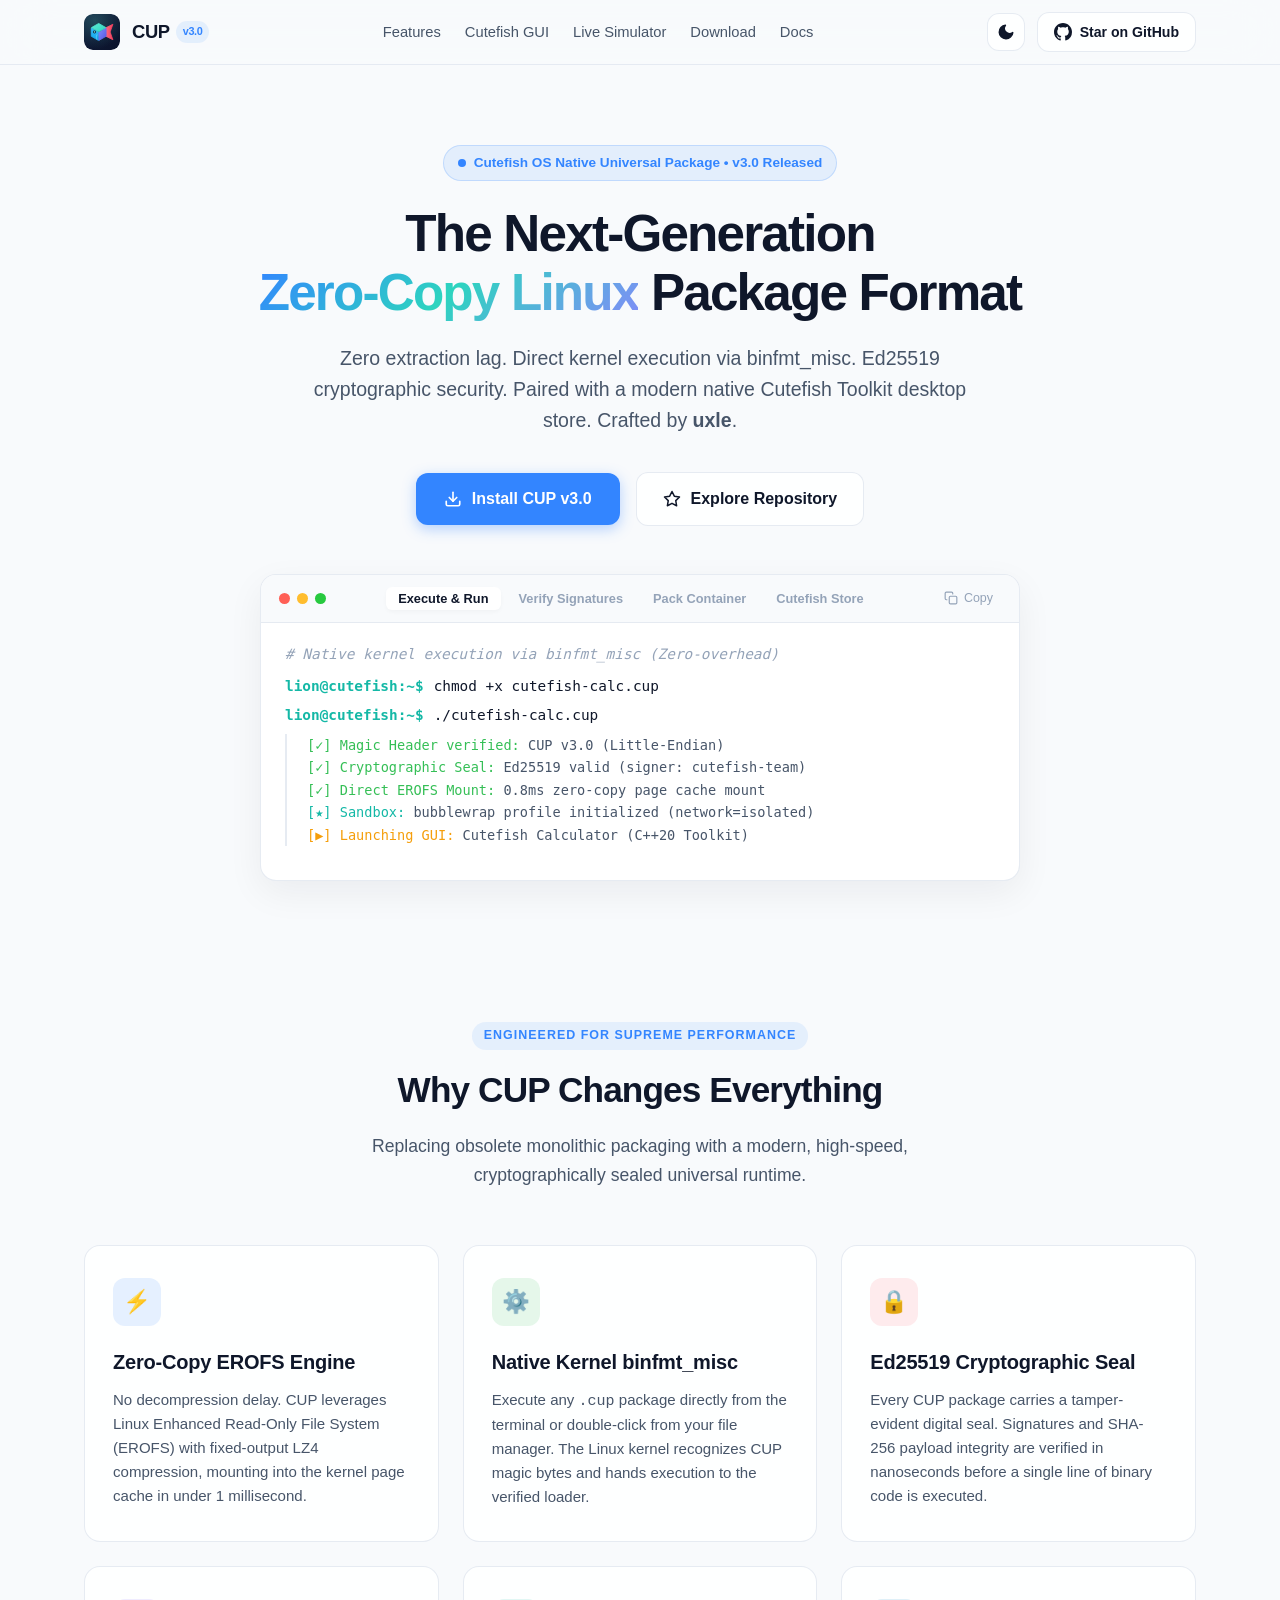
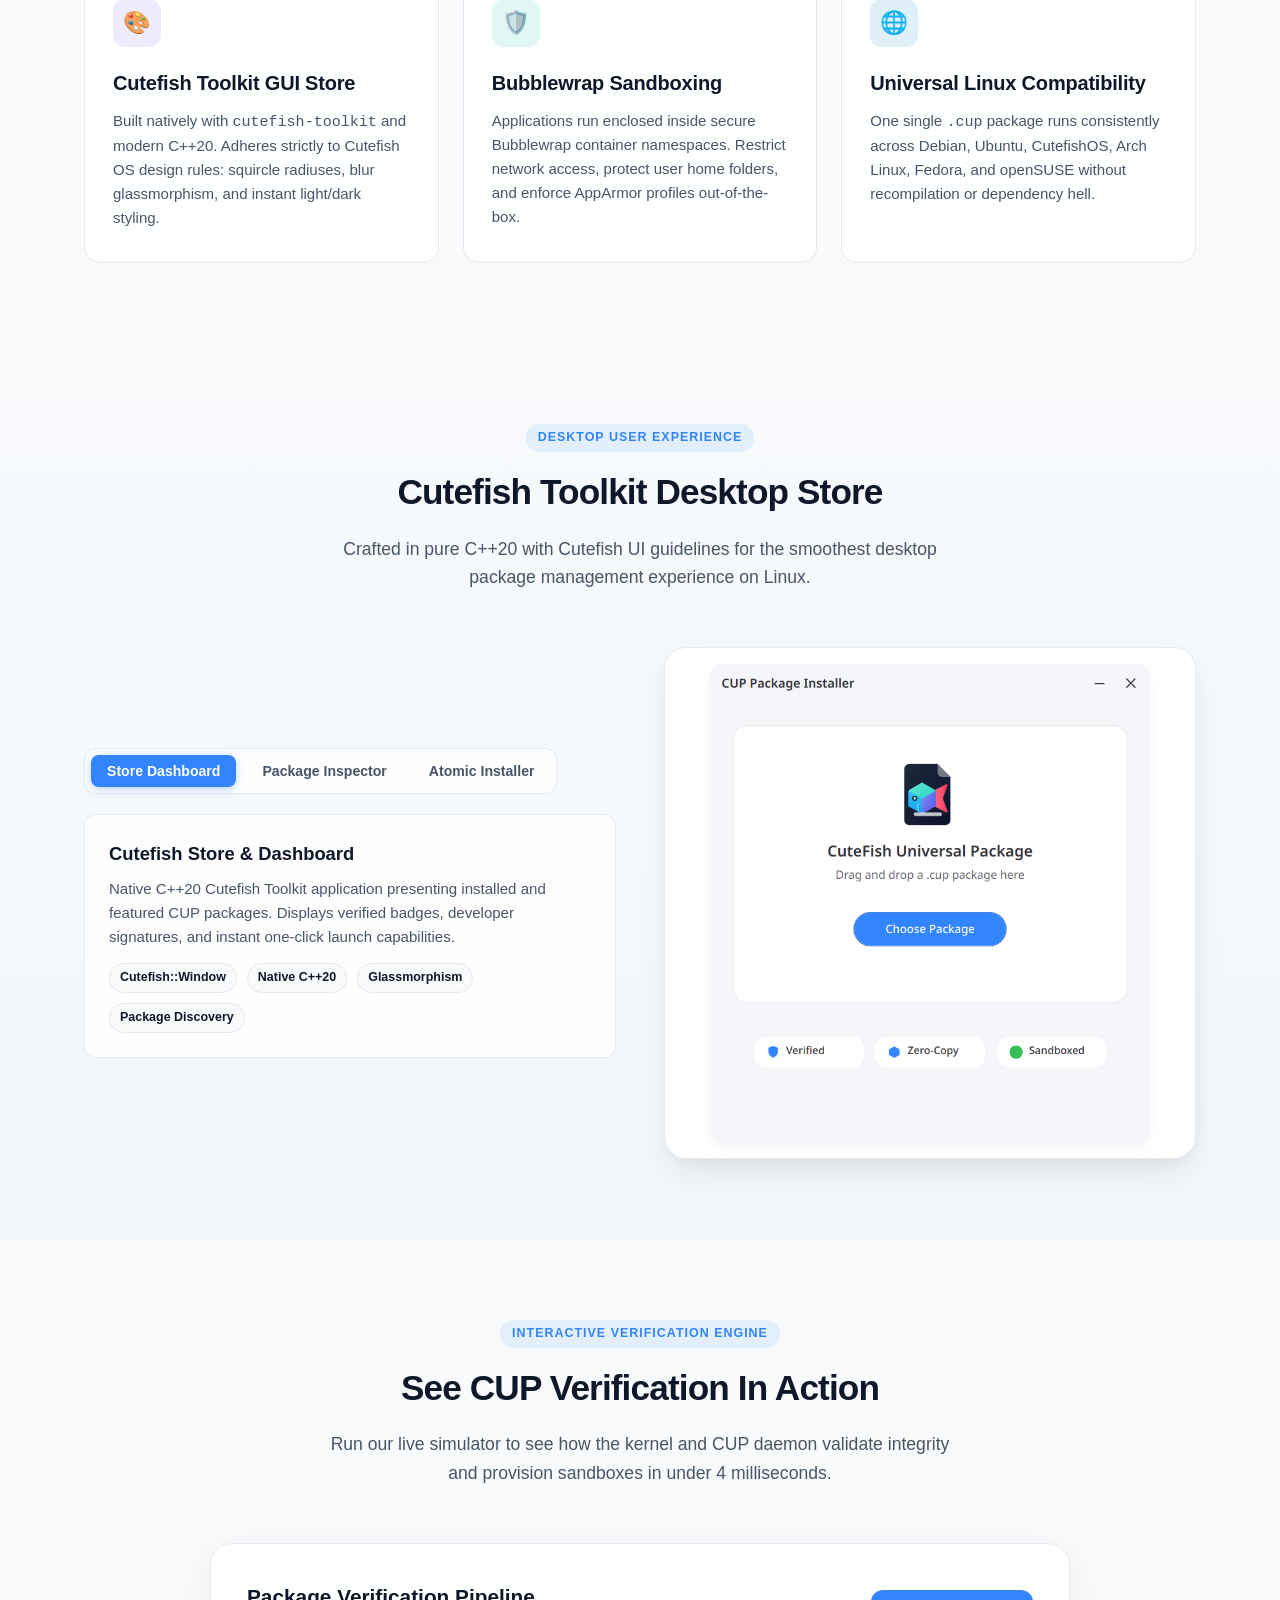
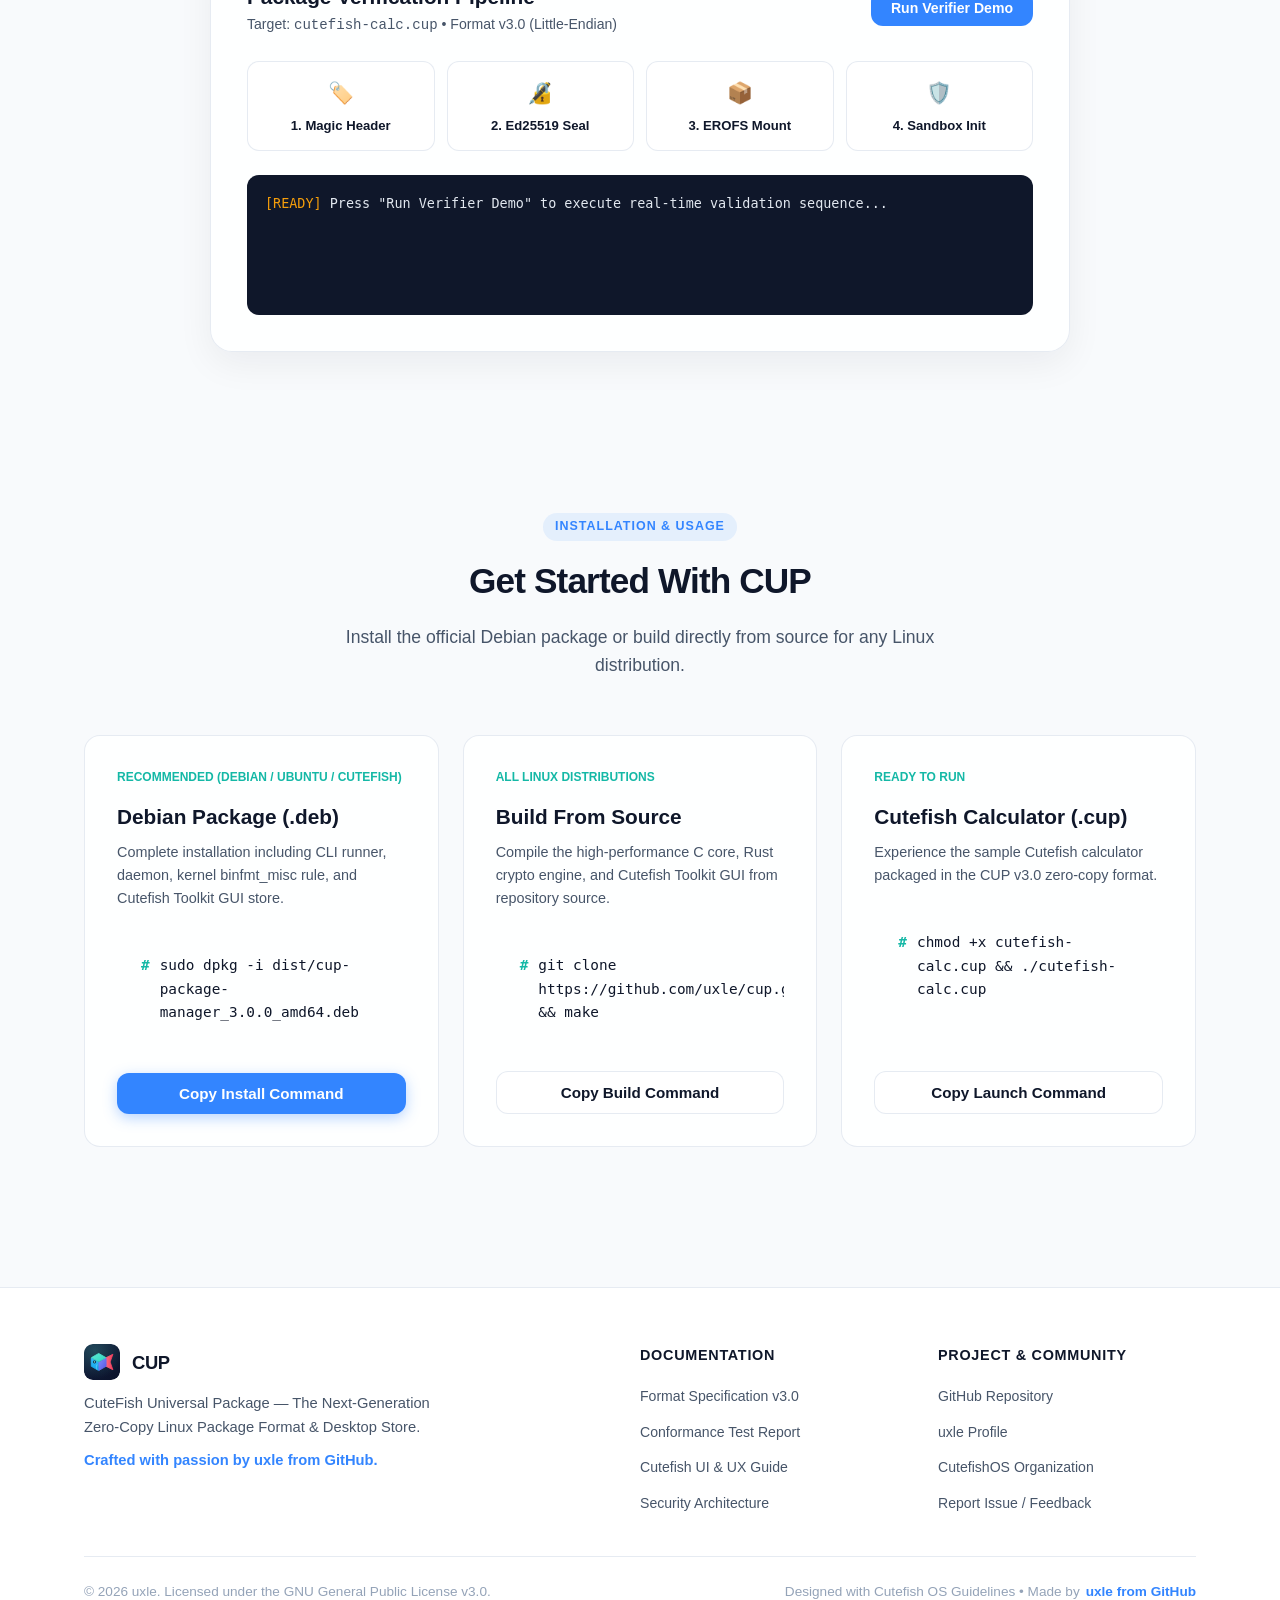
==== commit 3f3fc63d: "Update index.html" ====
--- a/index.html
+++ b/index.html
@@ -3,15 +3,15 @@
 <head>
   <meta charset="UTF-8">
   <meta name="viewport" content="width=device-width, initial-scale=1.0">
-  <title>CuteFish Universal Package (CUP) — The Next-Gen Linux Package Format by UXLE</title>
+  <title>CuteFish Universal Package (CUP) — The Next-Gen Linux Package Format by uxle</title>
   
-  <meta name="description" content="CuteFish Universal Package (CUP v3.0) — Zero-Copy, EROFS-powered, cryptographically sealed universal Linux package manager with native Cutefish Toolkit GUI by UXLE.">
-  <meta name="author" content="UXLE">
+  <meta name="description" content="CuteFish Universal Package (CUP v3.0) — Zero-Copy, EROFS-powered, cryptographically sealed universal Linux package manager with native Cutefish Toolkit GUI by uxle.">
+  <meta name="author" content="uxle">
   <meta name="theme-color" content="#3385FF">
 
   <!-- Open Graph -->
   <meta property="og:title" content="CuteFish Universal Package (CUP v3.0)">
-  <meta property="og:description" content="Zero-copy direct kernel execution, EROFS compression, Ed25519 cryptographic security, and native Cutefish Toolkit GUI by UXLE.">
+  <meta property="og:description" content="Zero-copy direct kernel execution, EROFS compression, Ed25519 cryptographic security, and native Cutefish Toolkit GUI by uxle.">
   <meta property="og:image" content="assets/png/brand_sheet.png">
   <meta property="og:type" content="website">
 
@@ -40,7 +40,7 @@
         <li><a href="#gui" class="nav-link">Cutefish GUI</a></li>
         <li><a href="#simulator" class="nav-link">Live Simulator</a></li>
         <li><a href="#install" class="nav-link">Download</a></li>
-        <li><a href="https://github.com/UXLE/cup" class="nav-link" target="_blank" rel="noopener">Docs</a></li>
+        <li><a href="https://github.com/uxle/cup" class="nav-link" target="_blank" rel="noopener">Docs</a></li>
       </ul>
 
       <div class="nav-actions">
@@ -48,7 +48,7 @@
           <!-- Populated by JS -->
         </button>
 
-        <a href="https://github.com/UXLE/cup" class="btn-gh" target="_blank" rel="noopener">
+        <a href="https://github.com/uxle/cup" class="btn-gh" target="_blank" rel="noopener">
           <svg viewBox="0 0 24 24">
             <path d="M12 0C5.37 0 0 5.37 0 12c0 5.31 3.435 9.795 8.205 11.385.6.105.825-.255.825-.57 0-.285-.015-1.23-.015-2.235-3.015.555-3.795-.735-4.035-1.41-.135-.345-.72-1.41-1.23-1.695-.42-.225-1.02-.78-.015-.795.945-.015 1.62.87 1.845 1.23 1.08 1.815 2.805 1.305 3.495.99.105-.78.42-1.305.765-1.605-2.67-.3-5.46-1.335-5.46-5.925 0-1.305.465-2.385 1.23-3.225-.12-.3-.54-1.53.12-3.18 0 0 1.005-.315 3.3 1.23.96-.27 1.98-.405 3-.405s2.04.135 3 .405c2.295-1.56 3.3-1.23 3.3-1.23.66 1.65.24 2.88.12 3.18.765.84 1.23 1.905 1.23 3.225 0 4.605-2.805 5.625-5.475 5.925.435.375.81 1.095.81 2.22 0 1.605-.015 2.895-.015 3.3 0 .315.225.69.825.57A12.02 12.02 0 0024 12c0-6.63-5.37-12-12-12z"/>
           </svg>
@@ -73,7 +73,7 @@
 
       <p class="hero-subtitle">
         Zero extraction lag. Direct kernel execution via binfmt_misc. Ed25519 cryptographic security.
-        Paired with a modern native Cutefish Toolkit desktop store. Crafted by <strong>UXLE</strong>.
+        Paired with a modern native Cutefish Toolkit desktop store. Crafted by <strong>uxle</strong>.
       </p>
 
       <div class="hero-cta-group">
@@ -85,7 +85,7 @@
           </svg>
           Install CUP v3.0
         </a>
-        <a href="https://github.com/UXLE/cup" class="btn-secondary" target="_blank" rel="noopener">
+        <a href="https://github.com/uxle/cup" class="btn-secondary" target="_blank" rel="noopener">
           <svg width="18" height="18" viewBox="0 0 24 24" fill="none" stroke="currentColor" stroke-width="2" stroke-linecap="round" stroke-linejoin="round">
             <polygon points="12 2 15.09 8.26 22 9.27 17 14.14 18.18 21.02 12 17.77 5.82 21.02 7 14.14 2 9.27 8.91 8.26 12 2"></polygon>
           </svg>
@@ -338,11 +338,11 @@
             <div class="terminal-body" style="border-radius: var(--radius-sm); margin-bottom: 20px;">
               <div class="cmd-line">
                 <span class="cmd-prompt">#</span>
-                <span class="cmd-text">git clone https://github.com/UXLE/cup.git &amp;&amp; make</span>
+                <span class="cmd-text">git clone https://github.com/uxle/cup.git &amp;&amp; make</span>
               </div>
             </div>
           </div>
-          <button class="btn-secondary copy-cmd-btn download-btn" data-cmd="git clone https://github.com/UXLE/cup.git && cd cup && make">
+          <button class="btn-secondary copy-cmd-btn download-btn" data-cmd="git clone https://github.com/uxle/cup.git && cd cup && make">
             Copy Build Command
           </button>
         </div>
@@ -383,37 +383,37 @@
             CuteFish Universal Package — The Next-Generation Zero-Copy Linux Package Format & Desktop Store.
           </p>
           <p style="margin-top: 10px; font-weight: 600; color: var(--accent-blue);">
-            Crafted with passion by UXLE from GitHub.
+            Crafted with passion by uxle from GitHub.
           </p>
         </div>
 
         <div class="footer-col">
           <h4>Documentation</h4>
           <ul>
-            <li><a href="https://github.com/UXLE/cup#readme" target="_blank" rel="noopener">Format Specification v3.0</a></li>
-            <li><a href="https://github.com/UXLE/cup/blob/main/CONFORMANCE_TEST_REPORT.txt" target="_blank" rel="noopener">Conformance Test Report</a></li>
-            <li><a href="https://github.com/UXLE/cup/blob/main/TEST_AND_UX_REPORT.md" target="_blank" rel="noopener">Cutefish UI & UX Guide</a></li>
-            <li><a href="https://github.com/UXLE/cup/blob/main/SECURITY.md" target="_blank" rel="noopener">Security Architecture</a></li>
+            <li><a href="https://github.com/uxle/cup#readme" target="_blank" rel="noopener">Format Specification v3.0</a></li>
+            <li><a href="https://github.com/uxle/cup/blob/main/CONFORMANCE_TEST_REPORT.txt" target="_blank" rel="noopener">Conformance Test Report</a></li>
+            <li><a href="https://github.com/uxle/cup/blob/main/TEST_AND_UX_REPORT.md" target="_blank" rel="noopener">Cutefish UI & UX Guide</a></li>
+            <li><a href="https://github.com/uxle/cup/blob/main/SECURITY.md" target="_blank" rel="noopener">Security Architecture</a></li>
           </ul>
         </div>
 
         <div class="footer-col">
           <h4>Project & Community</h4>
           <ul>
-            <li><a href="https://github.com/UXLE/cup" target="_blank" rel="noopener">GitHub Repository</a></li>
-            <li><a href="https://github.com/UXLE" target="_blank" rel="noopener">UXLE Profile</a></li>
+            <li><a href="https://github.com/uxle/cup" target="_blank" rel="noopener">GitHub Repository</a></li>
+            <li><a href="https://github.com/uxle" target="_blank" rel="noopener">uxle Profile</a></li>
             <li><a href="https://github.com/cutefishos" target="_blank" rel="noopener">CutefishOS Organization</a></li>
-            <li><a href="https://github.com/UXLE/cup/issues" target="_blank" rel="noopener">Report Issue / Feedback</a></li>
+            <li><a href="https://github.com/uxle/cup/issues" target="_blank" rel="noopener">Report Issue / Feedback</a></li>
           </ul>
         </div>
       </div>
 
       <div class="footer-bottom">
         <div>
-          &copy; 2026 UXLE. Licensed under the GNU General Public License v3.0.
+          &copy; 2026 uxle. Licensed under the GNU General Public License v3.0.
         </div>
         <div class="footer-credit">
-          Designed with Cutefish OS Guidelines • Made by <a href="https://github.com/UXLE" target="_blank" rel="noopener">UXLE from GitHub</a>
+          Designed with Cutefish OS Guidelines • Made by <a href="https://github.com/uxle" target="_blank" rel="noopener">uxle from GitHub</a>
         </div>
       </div>
     </div>
